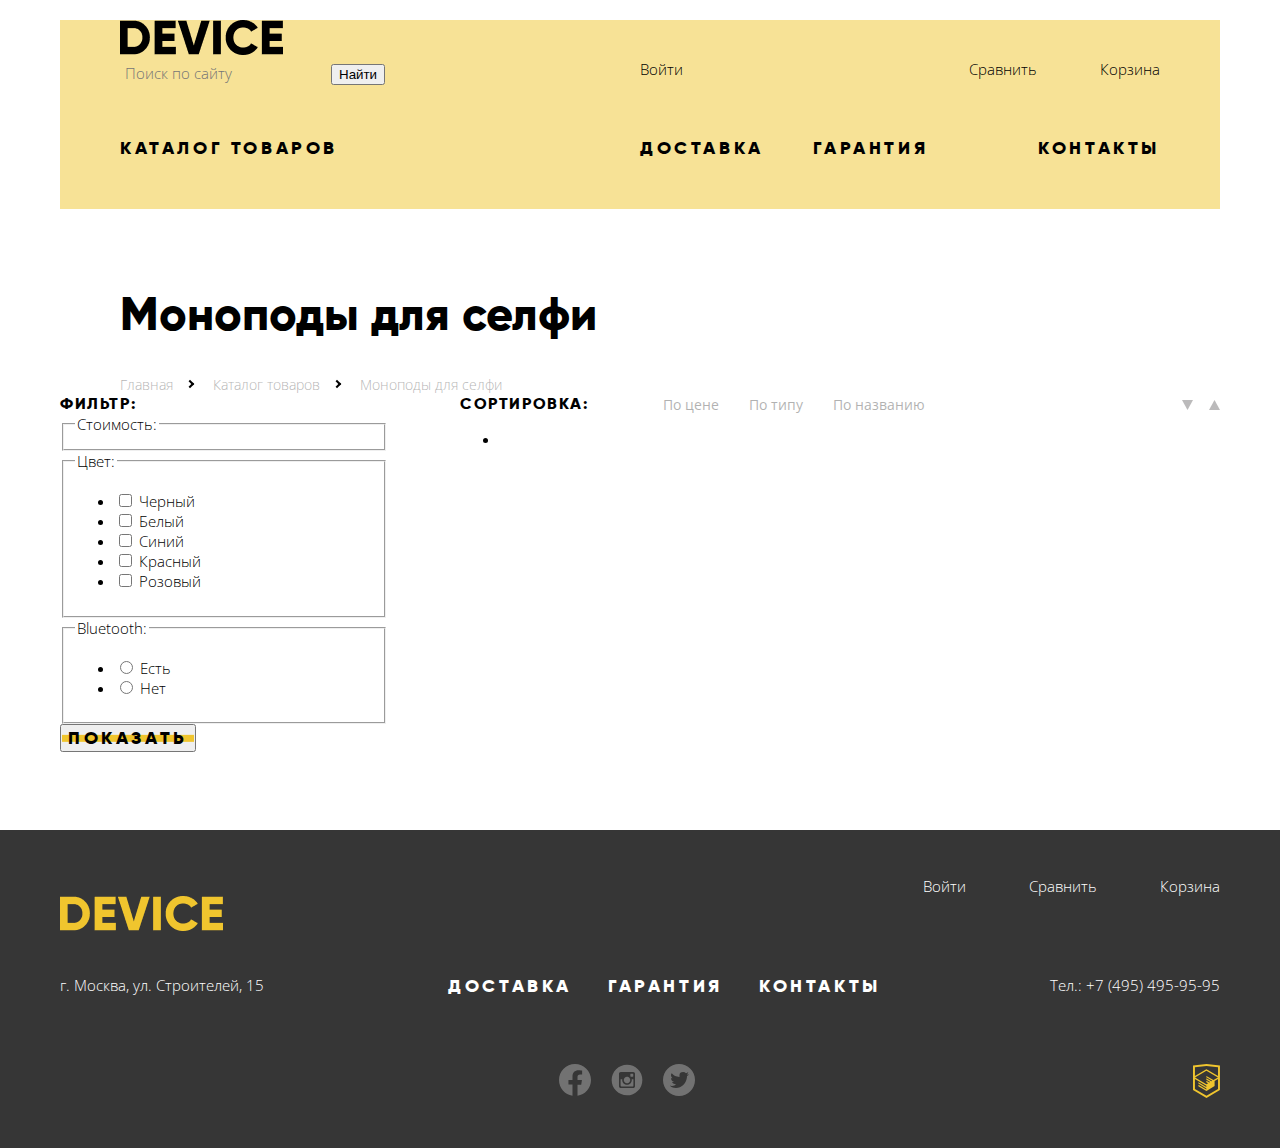
==== catalog.html @ 3113805f "начал разметку каталога" ====
<!DOCTYPE html>
<html class="page" lang="ru">
  <head>
    <meta charset="utf-8">
    <title>HTML Academy: Девайс</title>
    <link href="https://fonts.googleapis.com/css2?family=Open+Sans:wght@300&display=swap" rel="stylesheet">
    <link rel="stylesheet" href="css/normalize.css">
    <link rel="stylesheet" href="css/style.css">
  </head>
  <body class="page-body">
    <div class="wrapper">
      <header class="main-header">
              <div class="wrapper-1040">
                <h1 class="visually-hidden">Интернет магазин Device</h1>
                <a href="index.html" class="logo"><img src="img/logo-device.png" width="163" height="35" alt="Логотип Device"></a>
                <div class="top-nav double-column" >
                  <form class="search-form" action="https://echo.htmlacademy.ru" method="post">
                    <input class="search-input" type="search" placeholder="Поиск по сайту">
                    <button type="submit">Найти</button>
                  </form>
                  <ul class="user-nav">
                    <li class="user-nav-item"><a class="log-in" href="#">Войти</a></li>
                    <li class="user-nav-item"><a class="compare" href="#">Сравнить</a></li>
                    <li class="user-nav-item"><a a class="cart" href="#">Корзина</a></li>
                  </ul>
                </div>
                <nav class="main-nav">
                  <h2 class="visually-hidden">Наши услуги</h2>
                  <ul class="main-nav-list">
                    <li class="main-nav-list-item">
                      <a class="" href="#">Каталог товаров</a>
                        <div class="sub-menu">
                          <ul class="sub-menu-list">
                            <li class="sub-menu-item"><a href="#">Виртуальная реальность</a></li>
                            <li class="sub-menu-item"><a href="#">Моноподы для селфи</a></li>
                            <li class="sub-menu-item"><a href="#">Экшн-камеры</a></li>
                            <li class="sub-menu-item"><a href="#">Фитнес-браслеты</a></li>
                            <li class="sub-menu-item"><a href="#">Умные часы</a></li>
                            <li class="sub-menu-item"><a href="#">Квадрокоптер</a></li>
                          </ul>
                        </div>
                    </li>
                    <li class="main-nav-list-item">
                      <a href="#">Доставка</a>
                    </li>
                    <li class="main-nav-list-item">
                      <a href="#">гарантия</a>
                    </li>
                    <li class="main-nav-list-item">
                      <a href="#">контакты</a>
                    </li>
                  </ul>
                </nav>
              </div>
      </header>
    </div>
    <main class="catalog-main">
        <section class="catalog-product-nav wrapper-1040">
            <h1 class="title-product-name">Моноподы для селфи</h1>
            <ul class="breadcrumbs">
                <li class="breadcrumbs-item">
                    <a class="breadcrumbs-link" href="#">Главная</a>
                </li>
                <li class="breadcrumbs-item">
                    <a class="breadcrumbs-link" href="#">Каталог товаров</a>
                </li>
                <li class="breadcrumbs-item">
                    <a class="breadcrumbs-link" href="#">Моноподы для селфи</a>
                </li>
            </ul>
        </section>

        <section class="catalog wrapper">
            <section class="filter-section">
                <p class="subtitle-filter-form">фильтр:</p>
                <form class="filter-form" method="get" action="https://echo.htmlacademy.ru">
                    <fieldset>
                        <legend>Стоимость:</legend>
            
                    </fieldset> 
                    <fieldset>
                        <legend>Цвет:</legend>
                            <ul class="filter-form-list">
                                <li class="filter-option">
                                    <input class="filter-form-checkbox" type="checkbox" name="black" id="black">
                                    <label for="black">Черный</label>
                                </li>
                                <li class="filter-option">
                                    <input class="filter-form-checkbox" type="checkbox" name="white" id="white">
                                    <label for="white">Белый</label>
                                </li>
                                <li class="filter-option">
                                    <input class="filter-form-checkbox" type="checkbox" name="Blue" id="Blue">
                                    <label for="Blue">Синий</label>
                                </li>
                                <li class="filter-option">
                                    <input class="filter-form-checkbox" type="checkbox" name="red" id="red">
                                    <label for="red">Красный</label>
                                </li>
                                <li class="filter-option">
                                    <input class="filter-form-checkbox" type="checkbox" name="pink" id="pink">
                                    <label for="pink">Розовый</label>
                                </li>
                            </ul>
            
                    </fieldset> 
                    <fieldset>
                        <legend>Bluetooth:</legend>
                        <ul class="filter-form-list">
                            <li class="filter-option">
                                <input class="filter-form-radio" type="radio" name="Bluetooth" value="yes" id="yes">
                                <label  for="yes">Есть</label>
                            </li>
                            <li class="filter-option">
                                <input class="filter-form-radio" type="radio" name="Bluetooth" value="no" id="no">
                                <label  for="yes">Нет</label>
                            </li>
                        </ul>
                    </fieldset>     
                    <button class="btn" type="submit">Показать</button>
                </form>
            </section>
            <section class="product-section">
             <div class="sort-block">
                    <p class="subtitle-catalog-sort">Сортировка:</p>
                    <ul class="catalog-sort">
                      <li class="catalog-sort-item">
                        <a href="" class="btn-sort">По цене</a>
                      </li>
                      <li class="catalog-sort-item">
                        <a href="" class="btn-sort">По типу</a>
                      </li>
                      <li class="catalog-sort-item">
                        <a href="" class="btn-sort">По названию</a>
                      </li>
                      <li class="catalog-sort-item">
                        <a href="" class="btn-sort">
                          <img src="img/icon-down-dir.svg" alt="">
                        </a>
                      </li>
                      <li class="catalog-sort-item">
                        <a href="" class="btn-sort">
                          <img src="img/icon-up-dir.svg" alt=""> 
                        </a>
                      </li>
                    </ul>
                </div>

                <ul class="product-list">
                    <li class="product-items"></li>
                </ul>
            </section>
        </section>
    </main>
    <footer class="main-footer">
      <div class="wrapper">
        <ul class="footer-user-nav">
          <li class="footer-user-nav-item"><a class="log-in" href="#">Войти</a></li>
          <li class="footer-user-nav-item"><a class="compare" href="#">Сравнить</a></li>
          <li class="footer-user-nav-item"><a a class="cart" href="#">Корзина</a></li>
        </ul>
          <a href="#" class="footer-logo">
            <img src="img/footer-logo.png" width="163" height="35" alt="Желтый логотип Device">
          </a>

         <nav class="footer-nav">
            <p class="adress">г. Москва, ул. Строителей, 15</p>

            <ul class="our-servises">
              <li class="our-servises-item">
                <h3 class="subtitle"><a href="#">Доставка</a></h3>
              </li>
              <li class="our-servises-item">
                <h3 class="subtitle"><a href="#">гарантия</a></h3>
              </li>
              <li class="our-servises-item">
                <h3 class="subtitle"><a href="#">контакты</a></h3>
              </li>
            </ul>
            <a class="footer-phone-number" href="tel:+74954959595">Тел.: +7 (495) 495-95-95</a>
         </nav>

         <div class="footer-social">
           <ul class="social-links">
            <li class="social-link-item">
              <a class="social-btn" href="#" aria-label="ссылка на наш fb">
                <svg width="32" height="32" viewBox="0 0 32 32" fill="none" xmlns="http://www.w3.org/2000/svg">
                  <path class="social-icon" d="M31.9973 16C31.9973 7.16267 24.8347 0 15.9987 0C7.16267 0 0 7.16267 0 16C0 23.984 5.85067 30.6027 13.4987 31.8027V20.624H9.43733V15.9987H13.4987V12.4747C13.4987 8.464 15.888 6.24933 19.5413 6.24933C21.292 6.24933 23.1227 6.56133 23.1227 6.56133V10.4987H21.1067C19.12 10.4987 18.5 11.732 18.5 12.9973V16H22.9373L22.228 20.6253H18.5V31.804C26.148 30.604 31.9987 23.9853 31.9987 16H31.9973Z"
                  fill="white"/>
                </svg>
              </a>
            </li>
            <li class="social-link-item">
              <a class="social-btn" href="#" aria-label="ссылка на наш инстанрам">
                <svg width="32" height="32" viewBox="0 0 32 32" fill="none" xmlns="http://www.w3.org/2000/svg">
                  <path class="social-icon" d="M20.7999 16.0001C20.7999 17.2732 20.2942 18.4941 19.3941 19.3943C18.4939 20.2944 17.273 20.8001 15.9999 20.8001C14.7269 20.8001 13.506 20.2944 12.6058 19.3943C11.7057 18.4941 11.1999 17.2732 11.1999 16.0001C11.1999 15.7265 11.2287 15.4593 11.2783 15.2001H9.59995V21.5953C9.59995 22.0401 9.95995 22.4001 10.4047 22.4001H21.5967C21.8099 22.3997 22.0142 22.3147 22.1648 22.1639C22.3154 22.013 22.3999 21.8085 22.3999 21.5953V15.2001H20.7215C20.7711 15.4593 20.7999 15.7265 20.7999 16.0001ZM15.9999 19.2001C16.4203 19.2 16.8365 19.1171 17.2248 18.9562C17.6131 18.7952 17.9659 18.5594 18.263 18.2621C18.5602 17.9648 18.7958 17.6119 18.9566 17.2235C19.1174 16.8351 19.2001 16.4189 19.1999 15.9985C19.1998 15.5782 19.1169 15.162 18.956 14.7737C18.795 14.3854 18.5592 14.0326 18.2619 13.7355C17.9646 13.4383 17.6117 13.2026 17.2233 13.0419C16.8349 12.8811 16.4187 12.7984 15.9983 12.7985C15.1494 12.7987 14.3354 13.1362 13.7353 13.7366C13.1352 14.337 12.7981 15.1512 12.7983 16.0001C12.7986 16.849 13.136 17.6631 13.7364 18.2632C14.3368 18.8633 15.151 19.2004 15.9999 19.2001ZM19.8399 12.6401H21.7583C21.8858 12.6401 22.0081 12.5896 22.0983 12.4996C22.1886 12.4097 22.2395 12.2876 22.2399 12.1601V10.2417C22.2399 10.114 22.1892 9.99151 22.0989 9.90119C22.0086 9.81088 21.8861 9.76014 21.7583 9.76014H19.8399C19.7122 9.76014 19.5897 9.81088 19.4994 9.90119C19.4091 9.99151 19.3583 10.114 19.3583 10.2417V12.1601C19.3599 12.4241 19.5759 12.6401 19.8399 12.6401ZM15.9999 0.640137C11.9262 0.640137 8.01934 2.25842 5.13879 5.13898C2.25823 8.01954 0.639946 11.9264 0.639946 16.0001C0.639946 20.0739 2.25823 23.9807 5.13879 26.8613C8.01934 29.7419 11.9262 31.3601 15.9999 31.3601C18.0171 31.3601 20.0144 30.9628 21.878 30.1909C23.7415 29.419 25.4348 28.2876 26.8611 26.8613C28.2874 25.435 29.4188 23.7417 30.1907 21.8782C30.9626 20.0146 31.3599 18.0172 31.3599 16.0001C31.3599 13.983 30.9626 11.9857 30.1907 10.1221C29.4188 8.25856 28.2874 6.56528 26.8611 5.13898C25.4348 3.71267 23.7415 2.58126 21.878 1.80935C20.0144 1.03743 18.0171 0.640137 15.9999 0.640137ZM23.9999 22.2225C23.9999 23.2001 23.1999 24.0001 22.2223 24.0001H9.77755C8.79995 24.0001 7.99995 23.2001 7.99995 22.2225V9.77774C7.99995 8.80014 8.79995 8.00014 9.77755 8.00014H22.2223C23.1999 8.00014 23.9999 8.80014 23.9999 9.77774V22.2225Z"
                  fill="white"/>
                </svg>
              </a>
            </li>
            <li class="social-link-item">
              <a class="social-btn" href="#">
                <svg width="32" height="32" viewBox="0 0 32 32" fill="none" xmlns="http://www.w3.org/2000/svg">
                  <path class="social-icon" d="M16 32C13.8333 32 11.7604 31.5781 9.78125 30.7344C7.80208 29.8906 6.09896 28.7552 4.67188 27.3281C3.24479 25.901 2.10938 24.1979 1.26562 22.2188C0.421875 20.2396 0 18.1667 0 16C0 13.8333 0.421875 11.7604 1.26562 9.78125C2.10938 7.80208 3.24479 6.09896 4.67188 4.67188C6.09896 3.24479 7.80208 2.10938 9.78125 1.26562C11.7604 0.421875 13.8333 0 16 0C18.1667 0 20.2396 0.421875 22.2188 1.26562C24.1979 2.10938 25.901 3.24479 27.3281 4.67188C28.7552 6.09896 29.8906 7.80208 30.7344 9.78125C31.5781 11.7604 32 13.8333 32 16C32 18.1667 31.5781 20.2396 30.7344 22.2188C29.8906 24.1979 28.7552 25.901 27.3281 27.3281C25.901 28.7552 24.1979 29.8906 22.2188 30.7344C20.2396 31.5781 18.1667 32 16 32ZM25.4062 8C25.2812 8.0625 25.0938 8.17708 24.8438 8.34375L24.2344 8.75L23.6562 9.0625L23 9.28125C22.2292 8.42708 21.2812 8 20.1562 8C17.7188 8 16.5 9.02083 16.5 11.0625V12.9062C13.1458 12.7396 10.5729 11.5104 8.78125 9.21875C8.26042 9.76042 8 10.3542 8 11C8 12.375 8.51042 13.4167 9.53125 14.125C9.40625 14.125 9.22917 14.1354 9 14.1562C8.77083 14.1771 8.58854 14.1771 8.45312 14.1562C8.31771 14.1354 8.16667 14.0833 8 14C8 14.9583 8.25521 15.7552 8.76562 16.3906C9.27604 17.026 9.97917 17.4375 10.875 17.625C10.6667 17.875 10.375 18 10 18C9.66667 18 9.375 17.9062 9.125 17.7188C9.125 18.5312 9.51562 19.1615 10.2969 19.6094C11.0781 20.0573 11.9583 20.2917 12.9375 20.3125C12.5625 20.875 12.0156 21.2969 11.2969 21.5781C10.5781 21.8594 9.8125 22 9 22C8.70833 22 8.30729 21.9271 7.79688 21.7812C7.28646 21.6354 7.02083 21.5625 7 21.5625C7.33333 22.2292 8.01562 22.8021 9.04688 23.2812C10.0781 23.7604 11.3854 24 12.9688 24C14.3646 24 15.6667 23.7552 16.875 23.2656C18.0833 22.776 19.1146 22.125 19.9688 21.3125C20.8229 20.5 21.5573 19.5729 22.1719 18.5312C22.7865 17.4896 23.2448 16.4115 23.5469 15.2969C23.849 14.1823 24 13.0833 24 12C24 11.9583 24.125 11.8698 24.375 11.7344C24.625 11.599 24.9167 11.4167 25.25 11.1875C25.5833 10.9583 25.8333 10.7188 26 10.4688C24.875 10.4688 24.125 10.4896 23.75 10.5312C24.4792 10.0938 25.0312 9.25 25.4062 8Z"
                  fill="white"/>
                </svg>
              </a>
            </li>
          </ul>
            <a class="copyright" href="#">
              <svg width="27" height="34" viewBox="0 0 27 34" fill="none" xmlns="http://www.w3.org/2000/svg">
                <g clip-path="url(#clip0)">
                <path d="M13.62 0.0169551L13.472 0L0 1.40827V26.0042L13.473 34L26.903 26.0311L26.945 26.0062V1.40827L13.62 0.0169551ZM25.019 12.095L13.495 5.31992L13.494 5.21619L13.407 5.26606L13.319 5.21021V5.31892L1.925 12.086V3.13869L13.473 1.92989L25.02 3.13869V12.095H25.019ZM13.405 6.76908L24.923 13.4644L20.444 16.0974L13.351 11.8875L13.337 13.2988L19.241 16.8025L18.381 17.3082L13.351 14.3241L13.337 15.7353L17.164 18.0043L16.382 18.526L13.351 16.7437L13.337 18.1529L15.19 19.2411L13.39 20.3192L2.034 13.586L13.405 6.76908ZM1.925 15.0871L13.336 21.8601L13.352 22.9014L5.41 18.1859L5.395 19.5981L13.374 24.3805L13.392 25.4536L5.419 20.7261L5.406 22.1364L13.427 26.9457L13.473 26.9706L21.616 22.1115L21.605 16.9481L25.02 14.9175V24.9121L13.472 31.7659L1.925 24.9131V15.0871Z" fill="#F0C52E"/>
                </g>
                <defs>
                <clipPath id="clip0">
                <rect width="26.943" height="34" fill="white"/>
                </clipPath>
                </defs>
                </svg>
            </a>
         </div>

      </div>
    </footer>
  </body>
</html>
---- css/style.css ----
@font-face {
  font-family: Gilroy;
  font-weight: normal;
  font-style: normal;
  src: local('Gilroy'),
    url(../fonts/gilroylight.woff),
    url(../fonts/gilroylight.woff2);
  font-display: swap;
}

@font-face {
  font-family: Gilroy;
  font-weight: bold;
  font-style: normal;
  src: local('Gilroy'),
    url(../fonts/gilroyextrabold.woff),
    url(../fonts/gilroyextrabold.woff2);
  font-display: swap;
}

/* Variables */

:root {
  --basic-black: #000000;
  --special-black-opacity-30: rgba(0, 0, 0, 0.3);
  --basic-white: #ffffff;
  --basick-dark: #363636;
  --basic-yellow: #F7E296;
  --special-yellow-dark: #F0C52E;
  --basic-grey: #E5E5E5;
  --custom-font: 'Gilroy', Verdana, sans-serif;
  --main-font: 'Open Sans', Arial, sans-serif;
}

/* Вспомогательные классы  */
.page-body {
  font-family: 'Open Sans', Arial, sans-serif;
  font-style: normal;
  font-weight: 300;
  font-size: 15px;
  line-height: 20px;
  color: var(--basic-black);
  background-color: var(--basic-white);
  margin: 0;
  min-height: 100%;
  display: grid;
  grid-template-rows: min-content 1fr min-content;
  align-content: start;
}

.page {
  height: 100%;
}

img {
  max-width: 100%;
  height: auto;
}

.visually-hidden {
  position: absolute;
  width: 1px;
  height: 1px;
  margin: -1px;
  border: 0;
  padding: 0;
  white-space: nowrap;
  clip-path: inset(100%);
  clip: rect(0 0 0 0);
  overflow: hidden;
}

.wrapper {
  width: 1160px;
  padding: 0 20px;
  margin: 0 auto;
}

.wrapper-1040{
  width: 1040px;
  margin: 0 auto;
}

.double-column {
  display: grid;
  grid-template-columns: repeat(2, 50%);
}

.btn {
  display: inline-flex;
  font-family: 'Gilroy', Verdana, sans-serif;
  font-style: normal;
  font-weight: 800;
  font-size: 18px;
  line-height: 22px;
  letter-spacing: 0.2em;
  text-transform: uppercase;
  color: var(--basic-black);
  display: inline-block;
  text-align: center;
  position: relative;
  z-index: 1;
}
.promo .btn{
  padding: 9px 43px;
}
.services-describe .btn{
  width: 100%;
  padding: 9px 0;
}

.btn::before{
  content: "";
  display: block;
  position: absolute;
  width: 100%;
  height: 0.35em;
  left: 0;
  top:50%;
  transform: translateY(-50%);
  background-color: var(--special-yellow-dark);
  z-index: -1;
  transition: height 0.3s ease;;
}

.btn:hover::before,
.btn:focus::before{
  height: 100%;
}

.btn:active{
  color: var(--special-black-opacity-30);
}

a:not([href^="http://"]):not([href^="https://"]) {
  text-decoration: none;

}

/* header */
.logo:hover,
.logo:focus{
  opacity: 0.6;
}

.logo:active{
  opacity: 0.3;
}
.main-header{
  padding-top: 20px;
  padding-bottom: 50px;
  background: linear-gradient(to bottom,
  var(--basic-white) 20px, var(--basic-yellow) 20px 100%);
}

/* top-nav */
.search-input {
  border: none;
  background-color: transparent;
  padding: 4px 5px;
  font: inherit;
  line-height: 20.43px;
}

.user-nav {
  list-style: none;
  padding: 0;
  margin: 0;
  display: flex;
  flex-wrap: wrap;
}

.user-nav a {
  font: inherit;
  color: inherit;
}


.user-nav-item:not(:last-child) {
  margin-right: 63px;
}

.user-nav-item:nth-child(2) {
  margin-left: auto;
}

.user-nav-item:hover,
.user-nav-item:focus{
  opacity: 0.6;
}
.user-nav-item:active{
  opacity: 0.3;
}
/* header main nav*/
.top-nav {
  margin-bottom: 50px;
}

.subtitle,
.main-nav-list-item {
  font-family: 'Gilroy', Verdana, sans-serif;
  font-style: normal;
  font-weight: bold;
  font-size: 18px;
  line-height: 22px;
  letter-spacing: 0.2em;
  text-transform: uppercase;
  margin: 0;
}

.main-nav a,
.popular-products-list a{
  color: inherit;
}

.main-nav-list-item a:hover,
.main-nav-list-item a:focus{
  opacity: 0.6;
}

.main-nav-list-item a:active{
  opacity: 0.3;
}
.main-nav-list{
  padding: 0;
  margin: 0;
  list-style: none;
  display: grid;
  grid-template-columns: 50% repeat(3,1fr);
  position: relative;
}

.main-nav-list-item:nth-child(4n+4){
  margin-left: auto;
}

 .main-nav-list-item a:hover + .sub-menu,
 .sub-menu:hover{
  display: block;
 }


.sub-menu {
  font-family: 'Open Sans', Arial, sans-serif;
  font-style: normal;
  font-weight: 300;
  font-size: 15px;
  line-height: 20px;
  letter-spacing: normal;
  text-transform: none;
  width:  100%;
  background-color: var(--basic-yellow);
  padding-top: 20px;
  padding-bottom: 40px;
  display: none;
  position: absolute;
  top: 17px;
  left: 0;
  z-index: 2;
}


.sub-menu-list{
  display: grid;
  grid-template-rows: repeat(3,auto);
  grid-auto-columns: max-content;
  grid-auto-flow: column;
  gap: 20px 60px;
  list-style: none;
  padding: 0;
  margin: 0;
}

.sub-menu-item:last-child{
  grid-column: 3/4;
}

.header-product-menu .header-product-sub-menu {
  padding: 0;
  margin: 0;
  list-style: none;
}

.header-product-menu {
  display: flex;
  justify-content: space-between;
}

.index-main{
  padding-bottom: 86px;
}
/* promo*/
.promo {
  background: linear-gradient(to bottom,
  var(--basic-yellow) 22%, var(--basic-white) 22% 100%);
  margin-bottom: 76px;
}

.promo-title {
  font-family: 'Gilroy', Verdana, sans-serif;
  font-style: normal;
  font-weight: 800;
  font-size: 47px;
  line-height: 58px;
  margin: 0;
  margin-bottom: 30px;
}

.promo-describe {
  margin: 0;
  margin-bottom: 60px;
}

.promo-text .btn {
  margin-bottom: 60px;
}

.promo-specifications-table {
  width: 100%;
  border: none;
}

.promo-specifications-table th,
.promo-specifications-table td {
  font-family: 'Gilroy', Verdana, sans-serif;
  font-style: normal;
  font-weight: 300;
  font-size: 36px;
  line-height: 42px;
  letter-spacing: 0.1em;
  color: var(--basic-black);
  text-align: left;
}

.promo-specifications-table td {
  font-size: 13px;
  line-height: 15px;
}

.promo-text{
  position: relative;
  padding-top: 79px;
}

.promo-text-slider-1::after{
  content: "01";
  position: absolute;
  font-family: 'Gilroy', Verdana, sans-serif;
  font-style: normal;
  font-weight: 800;
  font-size: 179px;
  line-height: 159px;
  text-transform: uppercase;
  color: var(--basic-white);
  direction: rtl;
  position: absolute;
  right: 0;
  top: 0;
}

.promo-text::before{
  content: "";
  position: absolute;
  top: 0;
  left: 0;
  width: 80px;
  height: 7px;
  background-color: var(--basic-white);
}

/* popular-products*/
.popular-products {
  margin-bottom: 50px;
}

.popular-products-list {
  padding: 0;
  margin: 0;
  list-style: none;
  display: grid;
  grid-template-columns: repeat(6, 1fr);
  gap: 40px;
}
.popular-products-item:hover .popular-products-logo{
  background-color: var(--special-yellow-dark);
}

.popular-products-item:active .popular-products-logo img{
  opacity: 0.3;
}
.popular-products-item:active .popular-products-title{
  opacity: 0.3;
}

.popular-products-logo {
  min-width: 160px;
  min-height: 160px;
  display: flex;
  justify-content: center;
  align-items: center;
  background-color: var(--basic-yellow);
  margin-bottom: 38px;
}

.popular-products-title {
  font-family: 'Gilroy', Verdana, sans-serif;
  font-weight: 800;
  font-size: 18px;
  line-height: 22px;
  letter-spacing: 0.05em;
  margin: 0;
}


/*services*/
.services-section {
  background: linear-gradient(to bottom,
  var(--basic-white) 29%,
  var(--basic-grey) 29% 100%);
  padding-bottom: 20px;
}

.services-describe {
  display: grid;
  grid-template-columns: 277px 1fr;
  grid-template-rows: minmax(320px, auto);
  column-gap: 116px;
  margin: 0;
}

.name-of-service {
  padding: 0;
  margin: 0;
  list-style: none;
  grid-column-start: 1;
  grid-column-end: 2;
  border-right: 7px solid var(--basic-black);
  display: flex;
  flex-direction: column;
  justify-content: center;
}
.name-of-service-item{
  width: 160px;
}

.service {
  grid-column-start: 2;
  grid-column-end: 3;
  grid-row-start: 1;
  grid-row-end: 2;
  padding: 0;
  margin: 0;
  display: none;
  position: relative;
}

.service.current-service{
  display: flex;
  flex-direction: column;
  justify-content: center;
}
.service::before {
  position: absolute;
  content: "";
  background-color: transparent;
  background-repeat: no-repeat;
  background-position: center;
  min-width: 136px;
  min-height: 164px;
}

.service.delivery:before {
  top: center;
  right: 0;
  background-image: url(../img/delivery.svg);
}

.services-describe-title {
  font-family: 'Gilroy', Verdana, sans-serif;
  font-style: normal;
  font-weight: 800;
  font-size: 47px;
  line-height: 58px;
  letter-spacing: 0.2em;
  color: var(--basic-black);
  margin: 0;
  margin-bottom: 40px;
}

.services-describe-title+p {
  line-height: 30px;
  letter-spacing: 0.1em;
  margin: 0;
  width: 500px;
}

/*ourbrands*/
.logo-our-brands {
  margin-bottom: 90px;
}

.our-brands-list {
  margin: 0;
  padding: 0;
  list-style: 0;
  display: grid;
  grid-template-columns: repeat(4, 1fr);
}

.our-brands-item {
  width: 260px;
  display: flex;
  justify-content: center;
  align-items: center;
}

.our-brands-item img {
  filter: opacity(0.3) grayscale(75%);
}

.our-brands-item:hover img {
  filter: none;
}

/*company-info*/
.about-us-title,
.our-contacts-title {
  font-family: 'Gilroy', Verdana, sans-serif;
  font-style: normal;
  font-weight: 800;
  font-size: 47px;
  line-height: 58px;
  letter-spacing: 0.2em;
  color: var(--basic-black);
  margin: 0;
  margin-bottom: 50px;
}

.our-contacts-text,
.about-us-text{
  line-height: 28px;
  margin: 0;
  margin-bottom: 40px;
}

.about-us-text:last-child{
  margin-bottom: 60px;
}

.logistic-company-list{
  list-style: none;
  margin: 0;
  padding: 0;
  font-family: 'Gilroy', Verdana, sans-serif;
  font-weight: 800;
  font-size: 16px;
  line-height: 28px;
}
.logistic-company-item{
  position: relative;
  padding-left: 32px;
  margin-bottom: 21px;
}

.logistic-company-item::before{
  content: "";
  position: absolute;
  top: 50%;
  left: 0;
  transform: translateY(-50%);
  width: 6px;
  height: 6px;
  border: 2px solid var(--basic-grey);
  border-radius: 50%;
}
.logistic-company-item:last-child{
  margin-bottom: 0;
}

.about-us,
.our-contacts{
  display: flex;
  flex-direction: column;
  align-items: flex-start;
  position: relative;
  min-height: 560px;
  padding-top: 50px;

}

.about-us .btn,
.our-contacts .btn{
  margin-top: auto;
  margin-bottom: 5px;
  padding: 9px 18px 9px 24px;
}

.about-us::before,
.our-contacts::before{
  content: "";
  position: absolute;
  top: 0;
  left: 0;
  width: 80px;
  height: 7px;
  background-color: var(--basic-black);
}





/*footer*/
.main-footer{
  padding: 46px 0;
}
.main-footer{
  background-color: var(--basick-dark);
  color:  var(--basic-white);
}

.main-footer .subtitle{
  color: var(--basic-white);
}

.main-footer a{
  color: inherit;
  font: inherit;
}
.footer-user-nav{
  padding: 0;
  margin: 0;
  list-style: none;
  display: flex;
  justify-content: flex-end;
}

 .footer-user-nav-item:not(:last-child){
  margin-right: 63px;
}
.footer-logo{
  display: inline-block;
  margin-bottom: 40px;
}

.footer-nav{
  display: flex;
  justify-content: space-between;
  margin-bottom: 67px;
}
.adress{
  margin: 0;
  margin-right: 15px;
}

.our-servises{
  padding: 0;
  margin: 0;
  list-style: none;
  display: flex;
  flex-wrap: wrap;
  max-width: 700px;
}

.our-servises-item:not(:last-child){
  margin-right: 36px;
}

.footer-social{
  display: flex;
  justify-content: flex-end;
}

.social-links{
  margin: 0 auto;
  padding: 0;
  list-style: none;
  display: flex;
}

.social-link-item:not(:last-child){
  margin-right: 20px;
}

.social-btn {
  display: inline-block;
  width: 32px;
  height: 32px;
  border-radius: 50%;
}

.social-icon{
  fill-opacity: 0.3;
}

.social-btn:hover .social-icon{
  fill-opacity: 0.6;
}

.social-btn:active .social-icon{
  fill-opacity: 0.1;
}


/*catalog*/
.catalog-main{ 
  padding: 44px 0 78px 0;
}

.title-product-name{
  font-family: var(--custom-font);
  font-style: normal;
  font-weight: 800;
  font-size: 47px;
  line-height: 58px;
  color:var(--basic-black);
}

.breadcrumbs{
  margin: 0;
  padding: 0;
  list-style: none;
  display: flex;
}

.breadcrumbs .breadcrumbs-item:not(:last-child){
  position: relative;
  margin-right: 40px;
}

.breadcrumbs .breadcrumbs-item:not(:last-child)::before{
  content: "";
  position: absolute;
  top: 50%;
  right: -20px;
  width: 4px;
  height: 4px;
  border-top: 2px solid var(--basic-black);
  border-right: 2px solid var(--basic-black);
  transform: translateY(-50%) rotate(45deg);
}
 .breadcrumbs-link{
    font-family: var(--main-font);
    font-weight: 300;
    font-size: 14px;
    line-height: 19px;  
    color: var(--basic-black);
    opacity: 0.3;
 }

 .breadcrumbs-link:hover{
   opacity: 0.6;
 }
 
 .breadcrumbs-link:active{
  opacity: 0.1;
}

.catalog{
  display: grid;
  grid-template-columns: 328px 1fr;
  column-gap: 72px;
}

.sort-block{
  display: flex;
  flex-wrap: wrap;
}

.subtitle-catalog-sort,
.subtitle-filter-form{
  margin:0;
  font-family: var(--custom-font);
  font-weight: 800;
  font-size: 16px;
  line-height: 20px;
  letter-spacing: 0.1em;
  text-transform: uppercase;
  color: var(--basic-black)
}

.subtitle-catalog-sort{
  margin-right: 74px;
}
.catalog-sort{
  margin: 0;
  padding: 0;
  list-style: none;
  display: flex;
  flex-wrap: wrap;
  flex-grow: 1;
}

.catalog-sort-item:not(:last-child):not(:nth-last-child(2)){
  margin-right: 30px;
}

.catalog-sort-item:nth-last-child(2){
  margin: 0 16px 0 auto;
}

.catalog-sort-item a{
  font-family: var(--main-font);
  font-weight: normal;
  font-size: 14px;
  line-height: 19px;
  color: var(--basic-black);
  opacity: 0.3;
}
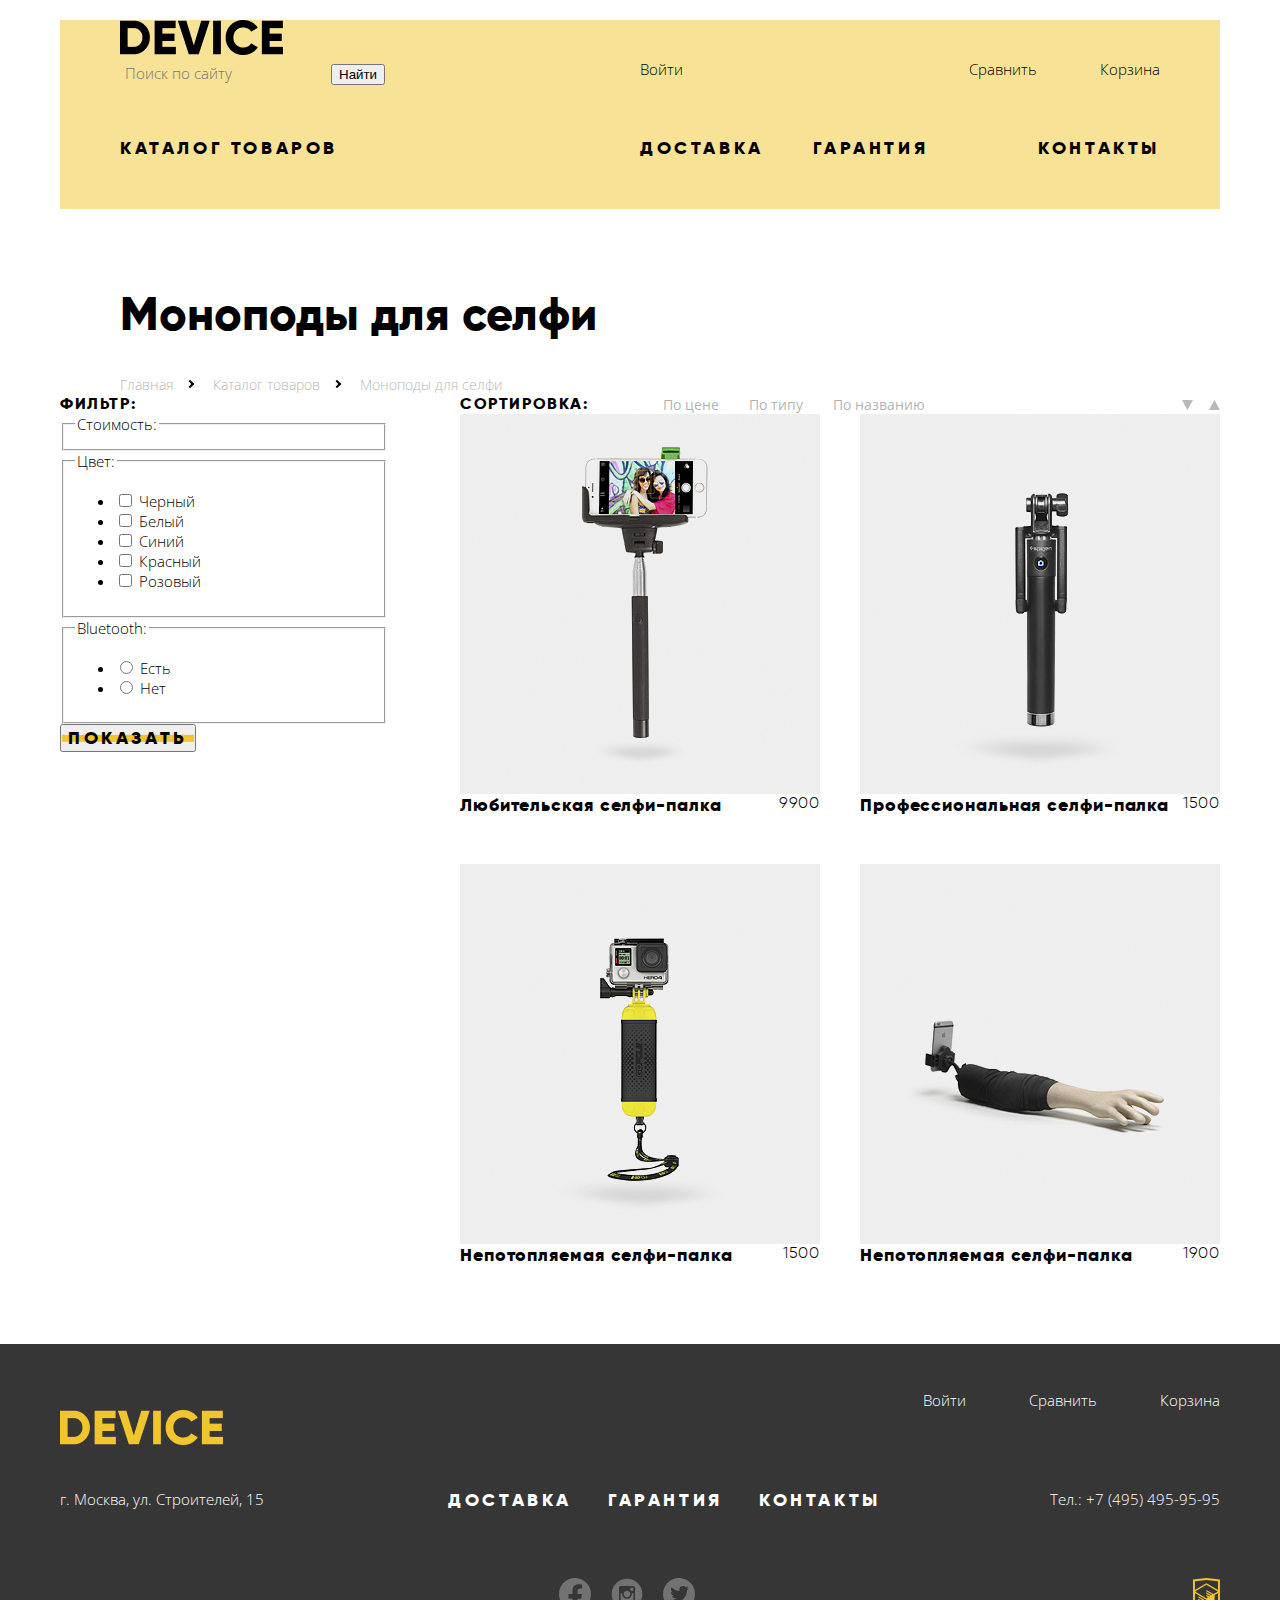
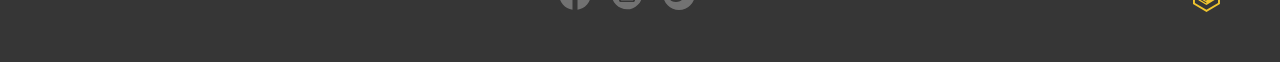
==== commit 7649bffe: "Началразметку карточек товара" ====
--- a/catalog.html
+++ b/catalog.html
@@ -147,7 +147,59 @@
                 </div>
 
                 <ul class="product-list">
-                    <li class="product-items"></li>
+                    <li class="product-items" tabindex="0">
+                      <div class="product-logo">
+                        <img src="img/monopod-1.jpg"  width="360" height="380" alt="карточка товара Монопод">
+                        <div class="product-logo-buttons">
+                          <a href="#" class="btn">В корзину</a>
+                          <button type="button" class="add-to-campre">Добавить к сравнению</button>
+                        </div>
+                      </div>
+                      <div class="product-info">
+                        <p class="product-name">Любительская селфи-палка</p>
+                        <span class="price">9900</span>
+                      </div>
+                    </li>
+                    <li class="product-items" tabindex="0">
+                      <div class="product-logo">
+                        <img src="img/monopod-2.png"  width="360" height="380" alt="карточка товара Монопод">
+                        <div class="product-logo-buttons">
+                          <a href="#" class="btn">В корзину</a>
+                          <button type="button" class="add-to-campre">Добавить к сравнению</button>
+                        </div>
+                      </div>
+                      <div class="product-info">
+                        <p class="product-name">Профессиональная 
+                          селфи-палка </p>
+                        <span class="price">1500</span>
+                      </div>
+                    </li>
+                    <li class="product-items" tabindex="0">
+                      <div class="product-logo">
+                        <img src="img/monopod-3.png"  width="360" height="380" alt="карточка товара Монопод">
+                        <div class="product-logo-buttons">
+                          <a href="#" class="btn">В корзину</a>
+                          <button type="button" class="add-to-campre">Добавить к сравнению</button>
+                        </div>
+                      </div>
+                      <div class="product-info">
+                        <p class="product-name">Непотопляемая селфи-палка</p>
+                        <span class="price">1500</span>
+                      </div>
+                    </li>
+                    <li class="product-items" tabindex="0">
+                      <div class="product-logo">
+                        <img src="img/monopod-4.png"  width="360" height="380" alt="карточка товара Монопод">
+                        <div class="product-logo-buttons">
+                          <a href="#" class="btn">В корзину</a>
+                          <button type="button" class="add-to-campre">Добавить к сравнению</button>
+                        </div>
+                      </div>
+                      <div class="product-info">
+                        <p class="product-name">Непотопляемая селфи-палка</p>
+                        <span class="price">1900</span>
+                      </div>
+                    </li>
                 </ul>
             </section>
         </section>
--- a/css/style.css
+++ b/css/style.css
@@ -28,8 +28,10 @@
   --basic-yellow: #F7E296;
   --special-yellow-dark: #F0C52E;
   --basic-grey: #E5E5E5;
+  --gray-opacity-70:  rgb(238, 238, 238, 0.7);
   --custom-font: 'Gilroy', Verdana, sans-serif;
   --main-font: 'Open Sans', Arial, sans-serif;
+
 }
 
 /* Вспомогательные классы  */
@@ -807,4 +809,82 @@
   color: var(--basic-black);
   opacity: 0.3;
 }
-  +  
+.product-list{
+  padding: 0; 
+  margin: 0;
+  list-style: none;
+  display: grid;
+  grid-template-columns: 360px 360px;
+  gap: 48px 40px;
+}
+
+.product-logo{
+  width: 360px;
+  height: 380px;
+  position: relative;
+}
+
+.product-logo-buttons{
+  position: absolute;
+  top: 0;
+  left: 0;
+  background-color: var(--gray-opacity-70);
+  width: 100%;
+  height: 100%;
+  display: none;
+  flex-direction: column;
+  justify-content: center;
+  align-items: center;
+}
+.product-logo-buttons .add-to-campre{
+  background-color: transparent;
+  border: none;
+  font-family: var(--main-font);
+  font-weight: 300;
+  font-size: 13px;
+  line-height: 18px;
+  letter-spacing: 0.1em;  
+  color: var(--basic-black);
+  opacity: 0.5;
+}
+.product-logo-buttons .add-to-campre:hover,{
+  opacity: 1;
+}
+
+.product-logo-buttons .add-to-campre:active{
+  opacity: 0.2;
+}
+
+.product-items:hover .product-logo-buttons,
+.product-items:focus-within .product-logo-buttons{
+  display: flex;
+}
+
+.product-logo img{
+  object-fit: contain;
+}
+
+.product-info{
+  display: grid;
+  grid-template-columns: 1fr max-content;
+}
+
+.product-name{
+  font-family: var(--custom-font);
+  font-weight: 800;
+  font-size: 18px;
+  line-height: 22px;
+  letter-spacing: 0.05em;
+  color: var(--basic-black);
+  margin: 0;
+}
+.price{
+  display: inline-block;
+  font-family: var(--custom-font);
+  font-weight: 300;
+  font-size: 16px;
+  line-height: 18px;
+  letter-spacing: 0.05em;
+  color: var(--basic-black);
+}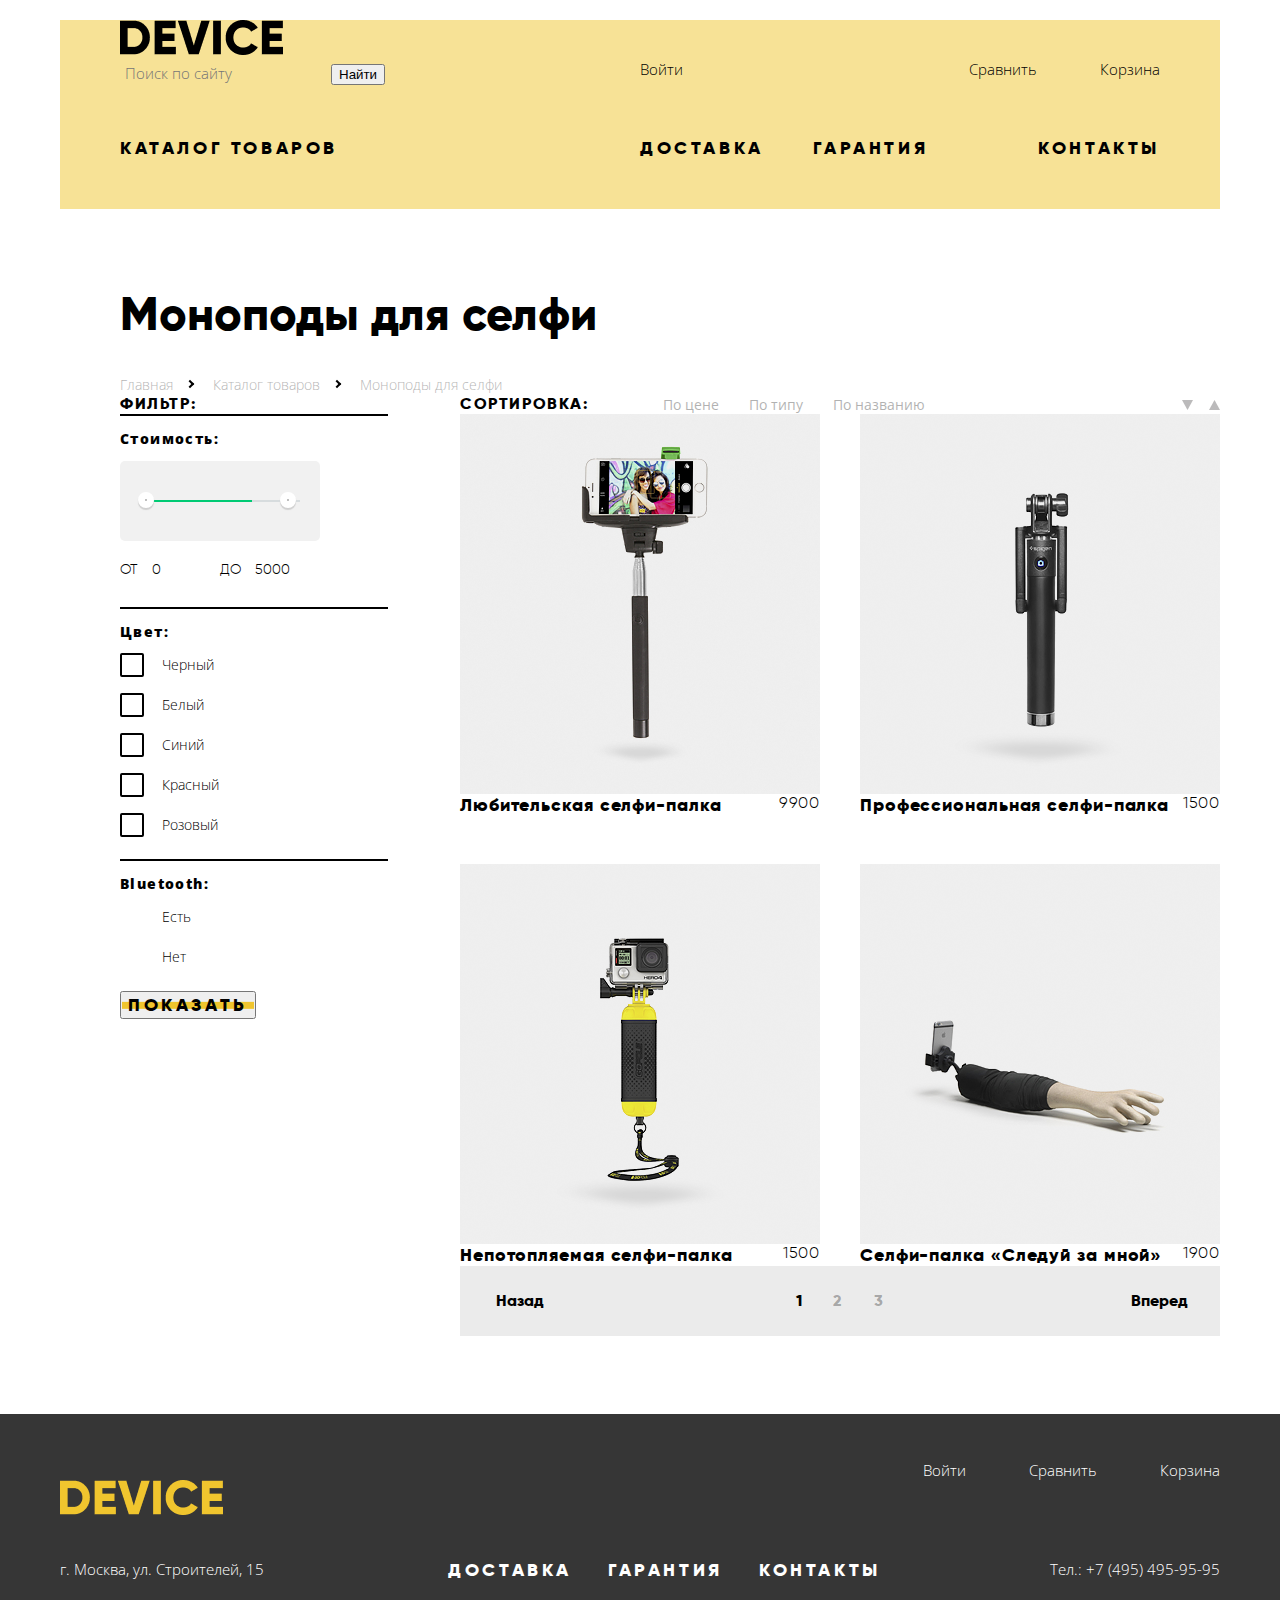
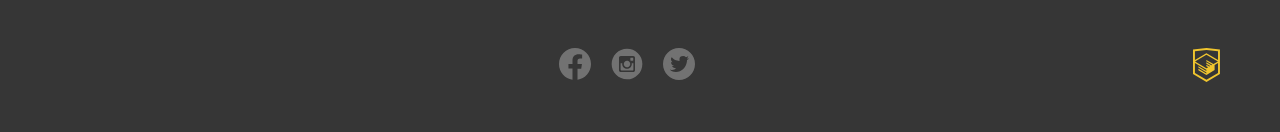
==== commit f56ebade: "Начал фильтр" ====
--- a/catalog.html
+++ b/catalog.html
@@ -1,279 +1,315 @@
 <!DOCTYPE html>
 <html class="page" lang="ru">
-  <head>
-    <meta charset="utf-8">
-    <title>HTML Academy: Девайс</title>
-    <link href="https://fonts.googleapis.com/css2?family=Open+Sans:wght@300&display=swap" rel="stylesheet">
-    <link rel="stylesheet" href="css/normalize.css">
-    <link rel="stylesheet" href="css/style.css">
-  </head>
-  <body class="page-body">
+
+<head>
+  <meta charset="utf-8">
+  <title>HTML Academy: Девайс</title>
+  <link href="https://fonts.googleapis.com/css2?family=Open+Sans:wght@300&display=swap" rel="stylesheet">
+  <link rel="stylesheet" href="css/normalize.css">
+  <link rel="stylesheet" href="css/style.css">
+</head>
+
+<body class="page-body">
+  <div class="wrapper">
+    <header class="main-header">
+      <div class="wrapper-1040">
+        <h1 class="visually-hidden">Интернет магазин Device</h1>
+        <a class="logo" href="index.html"><img src="img/logo-device.png" width="163" height="35"
+            alt="Логотип Device"></a>
+        <div class="top-nav double-column">
+          <form class="search-form" action="https://echo.htmlacademy.ru" method="post">
+            <input class="search-input" type="search" placeholder="Поиск по сайту">
+            <button type="submit">Найти</button>
+          </form>
+          <ul class="user-nav">
+            <li class="user-nav-item"><a class="log-in" href="#">Войти</a></li>
+            <li class="user-nav-item"><a class="compare" href="#">Сравнить</a></li>
+            <li class="user-nav-item"><a a class="cart" href="#">Корзина</a></li>
+          </ul>
+        </div>
+        <nav class="main-nav">
+          <h2 class="visually-hidden">Наши услуги</h2>
+          <ul class="main-nav-list">
+            <li class="main-nav-list-item">
+              <a class="" href="catalog.html">Каталог товаров</a>
+              <ul class="sub-menu-list">
+                <li class="sub-menu-item"><a href="#">Виртуальная реальность</a></li>
+                <li class="sub-menu-item"><a href="catalog.html">Моноподы для селфи</a></li>
+                <li class="sub-menu-item"><a href="#">Экшн-камеры</a></li>
+                <li class="sub-menu-item"><a href="#">Фитнес-браслеты</a></li>
+                <li class="sub-menu-item"><a href="#">Умные часы</a></li>
+                <li class="sub-menu-item"><a href="#">Квадрокоптер</a></li>
+              </ul>
+            </li>
+            <li class="main-nav-list-item">
+              <a href="#">Доставка</a>
+            </li>
+            <li class="main-nav-list-item">
+              <a href="#">гарантия</a>
+            </li>
+            <li class="main-nav-list-item">
+              <a href="#">контакты</a>
+            </li>
+          </ul>
+        </nav>
+      </div>
+    </header>
+  </div>
+  <main class="catalog-main">
+    <section class="catalog-product-nav wrapper-1040">
+      <h1 class="title-product-name">Моноподы для селфи</h1>
+      <ul class="breadcrumbs">
+        <li class="breadcrumbs-item">
+          <a class="breadcrumbs-link" href="#">Главная</a>
+        </li>
+        <li class="breadcrumbs-item">
+          <a class="breadcrumbs-link" href="#">Каталог товаров</a>
+        </li>
+        <li class="breadcrumbs-item">
+          <a class="breadcrumbs-link" href="#">Моноподы для селфи</a>
+        </li>
+      </ul>
+    </section>
+
+    <section class="catalog wrapper">
+      <section class="filter-section">
+        <p class="subtitle-filter-form">фильтр:</p>
+        <form class="filter-form" method="get" action="https://echo.htmlacademy.ru">
+          <fieldset class="price-range">
+            <legend class="">Стоимость:</legend>
+            <div class="range-filter">
+              <div class="range-controls">
+                <div class="scale">
+                  <div class="bar"></div>
+                </div>
+                <button type="button" class="toggle toggle-min"
+                  aria-label="Вы выбираете минимальную цену для фильтра"></button>
+                <button type="button" class="toggle toggle-max"
+                  aria-label="Вы выбираете максимальную цену для фильтра"></button>
+              </div>
+            </div>
+            <div class="price-controls">
+              <label class="min-price">
+                от <input type="number" name="min-price" value="0">
+              </label>
+              <label class="max-price">
+                до <input type="number" name="max-price" value="5000">
+              </label>
+            </div>
+          </fieldset>
+
+          </fieldset>
+          <fieldset>
+            <legend>Цвет:</legend>
+            <ul class="filter-form-list">
+              <li class="filter-option">
+                <input class="filter-form-checkbox visually-hidden" type="checkbox" name="black" id="black">
+                <label for="black">Черный</label>
+              </li>
+              <li class="filter-option">
+                <input class="filter-form-checkbox visually-hidden" type="checkbox" name="white" id="white">
+                <label for="white">Белый</label>
+              </li>
+              <li class="filter-option">
+                <input class="filter-form-checkbox visually-hidden" type="checkbox" name="Blue" id="Blue">
+                <label for="Blue">Синий</label>
+              </li>
+              <li class="filter-option">
+                <input class="filter-form-checkbox visually-hidden" type="checkbox" name="red" id="red">
+                <label for="red">Красный</label>
+              </li>
+              <li class="filter-option">
+                <input class="filter-form-checkbox visually-hidden" type="checkbox" name="pink" id="pink">
+                <label for="pink">Розовый</label>
+              </li>
+            </ul>
+
+          </fieldset>
+          <fieldset>
+            <legend>Bluetooth:</legend>
+            <ul class="filter-form-list">
+              <li class="filter-option">
+                <input class="filter-form-radio visually-hidden" type="radio" name="Bluetooth" value="yes" id="yes">
+                <label for="yes">Есть</label>
+              </li>
+              <li class="filter-option">
+                <input class="filter-form-radio visually-hidden" type="radio" name="Bluetooth" value="no" id="no">
+                <label for="yes">Нет</label>
+              </li>
+            </ul>
+          </fieldset>
+          <button class="btn" type="submit">Показать</button>
+        </form>
+      </section>
+      <section class="product-section">
+        <div class="sort-block">
+          <p class="subtitle-catalog-sort">Сортировка:</p>
+          <ul class="catalog-sort">
+            <li class="catalog-sort-item">
+              <a href="" class="btn-sort">По цене</a>
+            </li>
+            <li class="catalog-sort-item">
+              <a href="" class="btn-sort">По типу</a>
+            </li>
+            <li class="catalog-sort-item">
+              <a href="" class="btn-sort">По названию</a>
+            </li>
+            <li class="catalog-sort-item">
+              <a href="" class="btn-sort">
+                <img src="img/icon-down-dir.svg" alt="">
+              </a>
+            </li>
+            <li class="catalog-sort-item">
+              <a href="" class="btn-sort">
+                <img src="img/icon-up-dir.svg" alt="">
+              </a>
+            </li>
+          </ul>
+        </div>
+
+        <ul class="product-list">
+          <li class="product-items" tabindex="0">
+            <div class="product-logo">
+              <img src="img/monopod-1.jpg" width="360" height="380" alt="карточка товара Монопод">
+              <div class="product-logo-buttons">
+                <a href="#" class="btn">В корзину</a>
+                <button type="button" class="add-to-campre">Добавить к сравнению</button>
+              </div>
+            </div>
+            <div class="product-info">
+              <p class="product-name">Любительская селфи-палка</p>
+              <span class="price">9900</span>
+            </div>
+          </li>
+          <li class="product-items" tabindex="0">
+            <div class="product-logo">
+              <img src="img/monopod-2.png" width="360" height="380" alt="карточка товара Монопод">
+              <div class="product-logo-buttons">
+                <a href="#" class="btn">В корзину</a>
+                <button type="button" class="add-to-campre">Добавить к сравнению</button>
+              </div>
+            </div>
+            <div class="product-info">
+              <p class="product-name">Профессиональная
+                селфи-палка </p>
+              <span class="price">1500</span>
+            </div>
+          </li>
+          <li class="product-items" tabindex="0">
+            <div class="product-logo">
+              <img src="img/monopod-3.png" width="360" height="380" alt="карточка товара Монопод">
+              <div class="product-logo-buttons">
+                <a href="#" class="btn">В корзину</a>
+                <button type="button" class="add-to-campre">Добавить к сравнению</button>
+              </div>
+            </div>
+            <div class="product-info">
+              <p class="product-name">Непотопляемая селфи-палка</p>
+              <span class="price">1500</span>
+            </div>
+          </li>
+          <li class="product-items" tabindex="0">
+            <div class="product-logo">
+              <img src="img/monopod-4.png" width="360" height="380" alt="карточка товара Монопод">
+              <div class="product-logo-buttons">
+                <a href="#" class="btn">В корзину</a>
+                <button type="button" class="add-to-campre">Добавить к сравнению</button>
+              </div>
+            </div>
+            <div class="product-info">
+              <p class="product-name">Селфи-палка «Следуй за мной»</p>
+              <span class="price">1900</span>
+            </div>
+          </li>
+        </ul>
+        <div class="pagination">
+          <button class="pagination-btn pagination-btn-back">Назад</button>
+          <ul class="pagination-number-of-page">
+            <li class="pagination-number-item current-page"><a href="#">1</a></li>
+            <li class="pagination-number-item"><a href="#">2</a></li>
+            <li class="pagination-number-item"><a href="#">3</a></li>
+          </ul>
+          <button class="pagination-btn pagination-btn-back">Вперед</button>
+        </div>
+      </section>
+    </section>
+  </main>
+  <footer class="main-footer">
     <div class="wrapper">
-      <header class="main-header">
-              <div class="wrapper-1040">
-                <h1 class="visually-hidden">Интернет магазин Device</h1>
-                <a href="index.html" class="logo"><img src="img/logo-device.png" width="163" height="35" alt="Логотип Device"></a>
-                <div class="top-nav double-column" >
-                  <form class="search-form" action="https://echo.htmlacademy.ru" method="post">
-                    <input class="search-input" type="search" placeholder="Поиск по сайту">
-                    <button type="submit">Найти</button>
-                  </form>
-                  <ul class="user-nav">
-                    <li class="user-nav-item"><a class="log-in" href="#">Войти</a></li>
-                    <li class="user-nav-item"><a class="compare" href="#">Сравнить</a></li>
-                    <li class="user-nav-item"><a a class="cart" href="#">Корзина</a></li>
-                  </ul>
-                </div>
-                <nav class="main-nav">
-                  <h2 class="visually-hidden">Наши услуги</h2>
-                  <ul class="main-nav-list">
-                    <li class="main-nav-list-item">
-                      <a class="" href="#">Каталог товаров</a>
-                        <div class="sub-menu">
-                          <ul class="sub-menu-list">
-                            <li class="sub-menu-item"><a href="#">Виртуальная реальность</a></li>
-                            <li class="sub-menu-item"><a href="#">Моноподы для селфи</a></li>
-                            <li class="sub-menu-item"><a href="#">Экшн-камеры</a></li>
-                            <li class="sub-menu-item"><a href="#">Фитнес-браслеты</a></li>
-                            <li class="sub-menu-item"><a href="#">Умные часы</a></li>
-                            <li class="sub-menu-item"><a href="#">Квадрокоптер</a></li>
-                          </ul>
-                        </div>
-                    </li>
-                    <li class="main-nav-list-item">
-                      <a href="#">Доставка</a>
-                    </li>
-                    <li class="main-nav-list-item">
-                      <a href="#">гарантия</a>
-                    </li>
-                    <li class="main-nav-list-item">
-                      <a href="#">контакты</a>
-                    </li>
-                  </ul>
-                </nav>
-              </div>
-      </header>
+      <ul class="footer-user-nav">
+        <li class="footer-user-nav-item"><a class="log-in" href="#">Войти</a></li>
+        <li class="footer-user-nav-item"><a class="compare" href="#">Сравнить</a></li>
+        <li class="footer-user-nav-item"><a a class="cart" href="#">Корзина</a></li>
+      </ul>
+      <a href="#" class="footer-logo">
+        <img src="img/footer-logo.png" width="163" height="35" alt="Желтый логотип Device">
+      </a>
+
+      <nav class="footer-nav">
+        <p class="adress">г. Москва, ул. Строителей, 15</p>
+
+        <ul class="our-servises">
+          <li class="our-servises-item">
+            <h3 class="subtitle"><a href="#">Доставка</a></h3>
+          </li>
+          <li class="our-servises-item">
+            <h3 class="subtitle"><a href="#">гарантия</a></h3>
+          </li>
+          <li class="our-servises-item">
+            <h3 class="subtitle"><a href="#">контакты</a></h3>
+          </li>
+        </ul>
+        <a class="footer-phone-number" href="tel:+74954959595">Тел.: +7 (495) 495-95-95</a>
+      </nav>
+
+      <div class="footer-social">
+        <ul class="social-links">
+          <li class="social-link-item">
+            <a class="social-btn" href="#" aria-label="ссылка на наш fb">
+              <svg width="32" height="32" viewBox="0 0 32 32" fill="none" xmlns="http://www.w3.org/2000/svg">
+                <path class="social-icon"
+                  d="M31.9973 16C31.9973 7.16267 24.8347 0 15.9987 0C7.16267 0 0 7.16267 0 16C0 23.984 5.85067 30.6027 13.4987 31.8027V20.624H9.43733V15.9987H13.4987V12.4747C13.4987 8.464 15.888 6.24933 19.5413 6.24933C21.292 6.24933 23.1227 6.56133 23.1227 6.56133V10.4987H21.1067C19.12 10.4987 18.5 11.732 18.5 12.9973V16H22.9373L22.228 20.6253H18.5V31.804C26.148 30.604 31.9987 23.9853 31.9987 16H31.9973Z"
+                  fill="white" />
+              </svg>
+            </a>
+          </li>
+          <li class="social-link-item">
+            <a class="social-btn" href="#" aria-label="ссылка на наш инстанрам">
+              <svg width="32" height="32" viewBox="0 0 32 32" fill="none" xmlns="http://www.w3.org/2000/svg">
+                <path class="social-icon"
+                  d="M20.7999 16.0001C20.7999 17.2732 20.2942 18.4941 19.3941 19.3943C18.4939 20.2944 17.273 20.8001 15.9999 20.8001C14.7269 20.8001 13.506 20.2944 12.6058 19.3943C11.7057 18.4941 11.1999 17.2732 11.1999 16.0001C11.1999 15.7265 11.2287 15.4593 11.2783 15.2001H9.59995V21.5953C9.59995 22.0401 9.95995 22.4001 10.4047 22.4001H21.5967C21.8099 22.3997 22.0142 22.3147 22.1648 22.1639C22.3154 22.013 22.3999 21.8085 22.3999 21.5953V15.2001H20.7215C20.7711 15.4593 20.7999 15.7265 20.7999 16.0001ZM15.9999 19.2001C16.4203 19.2 16.8365 19.1171 17.2248 18.9562C17.6131 18.7952 17.9659 18.5594 18.263 18.2621C18.5602 17.9648 18.7958 17.6119 18.9566 17.2235C19.1174 16.8351 19.2001 16.4189 19.1999 15.9985C19.1998 15.5782 19.1169 15.162 18.956 14.7737C18.795 14.3854 18.5592 14.0326 18.2619 13.7355C17.9646 13.4383 17.6117 13.2026 17.2233 13.0419C16.8349 12.8811 16.4187 12.7984 15.9983 12.7985C15.1494 12.7987 14.3354 13.1362 13.7353 13.7366C13.1352 14.337 12.7981 15.1512 12.7983 16.0001C12.7986 16.849 13.136 17.6631 13.7364 18.2632C14.3368 18.8633 15.151 19.2004 15.9999 19.2001ZM19.8399 12.6401H21.7583C21.8858 12.6401 22.0081 12.5896 22.0983 12.4996C22.1886 12.4097 22.2395 12.2876 22.2399 12.1601V10.2417C22.2399 10.114 22.1892 9.99151 22.0989 9.90119C22.0086 9.81088 21.8861 9.76014 21.7583 9.76014H19.8399C19.7122 9.76014 19.5897 9.81088 19.4994 9.90119C19.4091 9.99151 19.3583 10.114 19.3583 10.2417V12.1601C19.3599 12.4241 19.5759 12.6401 19.8399 12.6401ZM15.9999 0.640137C11.9262 0.640137 8.01934 2.25842 5.13879 5.13898C2.25823 8.01954 0.639946 11.9264 0.639946 16.0001C0.639946 20.0739 2.25823 23.9807 5.13879 26.8613C8.01934 29.7419 11.9262 31.3601 15.9999 31.3601C18.0171 31.3601 20.0144 30.9628 21.878 30.1909C23.7415 29.419 25.4348 28.2876 26.8611 26.8613C28.2874 25.435 29.4188 23.7417 30.1907 21.8782C30.9626 20.0146 31.3599 18.0172 31.3599 16.0001C31.3599 13.983 30.9626 11.9857 30.1907 10.1221C29.4188 8.25856 28.2874 6.56528 26.8611 5.13898C25.4348 3.71267 23.7415 2.58126 21.878 1.80935C20.0144 1.03743 18.0171 0.640137 15.9999 0.640137ZM23.9999 22.2225C23.9999 23.2001 23.1999 24.0001 22.2223 24.0001H9.77755C8.79995 24.0001 7.99995 23.2001 7.99995 22.2225V9.77774C7.99995 8.80014 8.79995 8.00014 9.77755 8.00014H22.2223C23.1999 8.00014 23.9999 8.80014 23.9999 9.77774V22.2225Z"
+                  fill="white" />
+              </svg>
+            </a>
+          </li>
+          <li class="social-link-item">
+            <a class="social-btn" href="#">
+              <svg width="32" height="32" viewBox="0 0 32 32" fill="none" xmlns="http://www.w3.org/2000/svg">
+                <path class="social-icon"
+                  d="M16 32C13.8333 32 11.7604 31.5781 9.78125 30.7344C7.80208 29.8906 6.09896 28.7552 4.67188 27.3281C3.24479 25.901 2.10938 24.1979 1.26562 22.2188C0.421875 20.2396 0 18.1667 0 16C0 13.8333 0.421875 11.7604 1.26562 9.78125C2.10938 7.80208 3.24479 6.09896 4.67188 4.67188C6.09896 3.24479 7.80208 2.10938 9.78125 1.26562C11.7604 0.421875 13.8333 0 16 0C18.1667 0 20.2396 0.421875 22.2188 1.26562C24.1979 2.10938 25.901 3.24479 27.3281 4.67188C28.7552 6.09896 29.8906 7.80208 30.7344 9.78125C31.5781 11.7604 32 13.8333 32 16C32 18.1667 31.5781 20.2396 30.7344 22.2188C29.8906 24.1979 28.7552 25.901 27.3281 27.3281C25.901 28.7552 24.1979 29.8906 22.2188 30.7344C20.2396 31.5781 18.1667 32 16 32ZM25.4062 8C25.2812 8.0625 25.0938 8.17708 24.8438 8.34375L24.2344 8.75L23.6562 9.0625L23 9.28125C22.2292 8.42708 21.2812 8 20.1562 8C17.7188 8 16.5 9.02083 16.5 11.0625V12.9062C13.1458 12.7396 10.5729 11.5104 8.78125 9.21875C8.26042 9.76042 8 10.3542 8 11C8 12.375 8.51042 13.4167 9.53125 14.125C9.40625 14.125 9.22917 14.1354 9 14.1562C8.77083 14.1771 8.58854 14.1771 8.45312 14.1562C8.31771 14.1354 8.16667 14.0833 8 14C8 14.9583 8.25521 15.7552 8.76562 16.3906C9.27604 17.026 9.97917 17.4375 10.875 17.625C10.6667 17.875 10.375 18 10 18C9.66667 18 9.375 17.9062 9.125 17.7188C9.125 18.5312 9.51562 19.1615 10.2969 19.6094C11.0781 20.0573 11.9583 20.2917 12.9375 20.3125C12.5625 20.875 12.0156 21.2969 11.2969 21.5781C10.5781 21.8594 9.8125 22 9 22C8.70833 22 8.30729 21.9271 7.79688 21.7812C7.28646 21.6354 7.02083 21.5625 7 21.5625C7.33333 22.2292 8.01562 22.8021 9.04688 23.2812C10.0781 23.7604 11.3854 24 12.9688 24C14.3646 24 15.6667 23.7552 16.875 23.2656C18.0833 22.776 19.1146 22.125 19.9688 21.3125C20.8229 20.5 21.5573 19.5729 22.1719 18.5312C22.7865 17.4896 23.2448 16.4115 23.5469 15.2969C23.849 14.1823 24 13.0833 24 12C24 11.9583 24.125 11.8698 24.375 11.7344C24.625 11.599 24.9167 11.4167 25.25 11.1875C25.5833 10.9583 25.8333 10.7188 26 10.4688C24.875 10.4688 24.125 10.4896 23.75 10.5312C24.4792 10.0938 25.0312 9.25 25.4062 8Z"
+                  fill="white" />
+              </svg>
+            </a>
+          </li>
+        </ul>
+        <a class="copyright" href="#">
+          <svg width="27" height="34" viewBox="0 0 27 34" fill="none" xmlns="http://www.w3.org/2000/svg">
+            <g clip-path="url(#clip0)">
+              <path
+                d="M13.62 0.0169551L13.472 0L0 1.40827V26.0042L13.473 34L26.903 26.0311L26.945 26.0062V1.40827L13.62 0.0169551ZM25.019 12.095L13.495 5.31992L13.494 5.21619L13.407 5.26606L13.319 5.21021V5.31892L1.925 12.086V3.13869L13.473 1.92989L25.02 3.13869V12.095H25.019ZM13.405 6.76908L24.923 13.4644L20.444 16.0974L13.351 11.8875L13.337 13.2988L19.241 16.8025L18.381 17.3082L13.351 14.3241L13.337 15.7353L17.164 18.0043L16.382 18.526L13.351 16.7437L13.337 18.1529L15.19 19.2411L13.39 20.3192L2.034 13.586L13.405 6.76908ZM1.925 15.0871L13.336 21.8601L13.352 22.9014L5.41 18.1859L5.395 19.5981L13.374 24.3805L13.392 25.4536L5.419 20.7261L5.406 22.1364L13.427 26.9457L13.473 26.9706L21.616 22.1115L21.605 16.9481L25.02 14.9175V24.9121L13.472 31.7659L1.925 24.9131V15.0871Z"
+                fill="#F0C52E" />
+            </g>
+            <defs>
+              <clipPath id="clip0">
+                <rect width="26.943" height="34" fill="white" />
+              </clipPath>
+            </defs>
+          </svg>
+        </a>
+      </div>
+
     </div>
-    <main class="catalog-main">
-        <section class="catalog-product-nav wrapper-1040">
-            <h1 class="title-product-name">Моноподы для селфи</h1>
-            <ul class="breadcrumbs">
-                <li class="breadcrumbs-item">
-                    <a class="breadcrumbs-link" href="#">Главная</a>
-                </li>
-                <li class="breadcrumbs-item">
-                    <a class="breadcrumbs-link" href="#">Каталог товаров</a>
-                </li>
-                <li class="breadcrumbs-item">
-                    <a class="breadcrumbs-link" href="#">Моноподы для селфи</a>
-                </li>
-            </ul>
-        </section>
-
-        <section class="catalog wrapper">
-            <section class="filter-section">
-                <p class="subtitle-filter-form">фильтр:</p>
-                <form class="filter-form" method="get" action="https://echo.htmlacademy.ru">
-                    <fieldset>
-                        <legend>Стоимость:</legend>
-            
-                    </fieldset> 
-                    <fieldset>
-                        <legend>Цвет:</legend>
-                            <ul class="filter-form-list">
-                                <li class="filter-option">
-                                    <input class="filter-form-checkbox" type="checkbox" name="black" id="black">
-                                    <label for="black">Черный</label>
-                                </li>
-                                <li class="filter-option">
-                                    <input class="filter-form-checkbox" type="checkbox" name="white" id="white">
-                                    <label for="white">Белый</label>
-                                </li>
-                                <li class="filter-option">
-                                    <input class="filter-form-checkbox" type="checkbox" name="Blue" id="Blue">
-                                    <label for="Blue">Синий</label>
-                                </li>
-                                <li class="filter-option">
-                                    <input class="filter-form-checkbox" type="checkbox" name="red" id="red">
-                                    <label for="red">Красный</label>
-                                </li>
-                                <li class="filter-option">
-                                    <input class="filter-form-checkbox" type="checkbox" name="pink" id="pink">
-                                    <label for="pink">Розовый</label>
-                                </li>
-                            </ul>
-            
-                    </fieldset> 
-                    <fieldset>
-                        <legend>Bluetooth:</legend>
-                        <ul class="filter-form-list">
-                            <li class="filter-option">
-                                <input class="filter-form-radio" type="radio" name="Bluetooth" value="yes" id="yes">
-                                <label  for="yes">Есть</label>
-                            </li>
-                            <li class="filter-option">
-                                <input class="filter-form-radio" type="radio" name="Bluetooth" value="no" id="no">
-                                <label  for="yes">Нет</label>
-                            </li>
-                        </ul>
-                    </fieldset>     
-                    <button class="btn" type="submit">Показать</button>
-                </form>
-            </section>
-            <section class="product-section">
-             <div class="sort-block">
-                    <p class="subtitle-catalog-sort">Сортировка:</p>
-                    <ul class="catalog-sort">
-                      <li class="catalog-sort-item">
-                        <a href="" class="btn-sort">По цене</a>
-                      </li>
-                      <li class="catalog-sort-item">
-                        <a href="" class="btn-sort">По типу</a>
-                      </li>
-                      <li class="catalog-sort-item">
-                        <a href="" class="btn-sort">По названию</a>
-                      </li>
-                      <li class="catalog-sort-item">
-                        <a href="" class="btn-sort">
-                          <img src="img/icon-down-dir.svg" alt="">
-                        </a>
-                      </li>
-                      <li class="catalog-sort-item">
-                        <a href="" class="btn-sort">
-                          <img src="img/icon-up-dir.svg" alt=""> 
-                        </a>
-                      </li>
-                    </ul>
-                </div>
-
-                <ul class="product-list">
-                    <li class="product-items" tabindex="0">
-                      <div class="product-logo">
-                        <img src="img/monopod-1.jpg"  width="360" height="380" alt="карточка товара Монопод">
-                        <div class="product-logo-buttons">
-                          <a href="#" class="btn">В корзину</a>
-                          <button type="button" class="add-to-campre">Добавить к сравнению</button>
-                        </div>
-                      </div>
-                      <div class="product-info">
-                        <p class="product-name">Любительская селфи-палка</p>
-                        <span class="price">9900</span>
-                      </div>
-                    </li>
-                    <li class="product-items" tabindex="0">
-                      <div class="product-logo">
-                        <img src="img/monopod-2.png"  width="360" height="380" alt="карточка товара Монопод">
-                        <div class="product-logo-buttons">
-                          <a href="#" class="btn">В корзину</a>
-                          <button type="button" class="add-to-campre">Добавить к сравнению</button>
-                        </div>
-                      </div>
-                      <div class="product-info">
-                        <p class="product-name">Профессиональная 
-                          селфи-палка </p>
-                        <span class="price">1500</span>
-                      </div>
-                    </li>
-                    <li class="product-items" tabindex="0">
-                      <div class="product-logo">
-                        <img src="img/monopod-3.png"  width="360" height="380" alt="карточка товара Монопод">
-                        <div class="product-logo-buttons">
-                          <a href="#" class="btn">В корзину</a>
-                          <button type="button" class="add-to-campre">Добавить к сравнению</button>
-                        </div>
-                      </div>
-                      <div class="product-info">
-                        <p class="product-name">Непотопляемая селфи-палка</p>
-                        <span class="price">1500</span>
-                      </div>
-                    </li>
-                    <li class="product-items" tabindex="0">
-                      <div class="product-logo">
-                        <img src="img/monopod-4.png"  width="360" height="380" alt="карточка товара Монопод">
-                        <div class="product-logo-buttons">
-                          <a href="#" class="btn">В корзину</a>
-                          <button type="button" class="add-to-campre">Добавить к сравнению</button>
-                        </div>
-                      </div>
-                      <div class="product-info">
-                        <p class="product-name">Непотопляемая селфи-палка</p>
-                        <span class="price">1900</span>
-                      </div>
-                    </li>
-                </ul>
-            </section>
-        </section>
-    </main>
-    <footer class="main-footer">
-      <div class="wrapper">
-        <ul class="footer-user-nav">
-          <li class="footer-user-nav-item"><a class="log-in" href="#">Войти</a></li>
-          <li class="footer-user-nav-item"><a class="compare" href="#">Сравнить</a></li>
-          <li class="footer-user-nav-item"><a a class="cart" href="#">Корзина</a></li>
-        </ul>
-          <a href="#" class="footer-logo">
-            <img src="img/footer-logo.png" width="163" height="35" alt="Желтый логотип Device">
-          </a>
-
-         <nav class="footer-nav">
-            <p class="adress">г. Москва, ул. Строителей, 15</p>
-
-            <ul class="our-servises">
-              <li class="our-servises-item">
-                <h3 class="subtitle"><a href="#">Доставка</a></h3>
-              </li>
-              <li class="our-servises-item">
-                <h3 class="subtitle"><a href="#">гарантия</a></h3>
-              </li>
-              <li class="our-servises-item">
-                <h3 class="subtitle"><a href="#">контакты</a></h3>
-              </li>
-            </ul>
-            <a class="footer-phone-number" href="tel:+74954959595">Тел.: +7 (495) 495-95-95</a>
-         </nav>
-
-         <div class="footer-social">
-           <ul class="social-links">
-            <li class="social-link-item">
-              <a class="social-btn" href="#" aria-label="ссылка на наш fb">
-                <svg width="32" height="32" viewBox="0 0 32 32" fill="none" xmlns="http://www.w3.org/2000/svg">
-                  <path class="social-icon" d="M31.9973 16C31.9973 7.16267 24.8347 0 15.9987 0C7.16267 0 0 7.16267 0 16C0 23.984 5.85067 30.6027 13.4987 31.8027V20.624H9.43733V15.9987H13.4987V12.4747C13.4987 8.464 15.888 6.24933 19.5413 6.24933C21.292 6.24933 23.1227 6.56133 23.1227 6.56133V10.4987H21.1067C19.12 10.4987 18.5 11.732 18.5 12.9973V16H22.9373L22.228 20.6253H18.5V31.804C26.148 30.604 31.9987 23.9853 31.9987 16H31.9973Z"
-                  fill="white"/>
-                </svg>
-              </a>
-            </li>
-            <li class="social-link-item">
-              <a class="social-btn" href="#" aria-label="ссылка на наш инстанрам">
-                <svg width="32" height="32" viewBox="0 0 32 32" fill="none" xmlns="http://www.w3.org/2000/svg">
-                  <path class="social-icon" d="M20.7999 16.0001C20.7999 17.2732 20.2942 18.4941 19.3941 19.3943C18.4939 20.2944 17.273 20.8001 15.9999 20.8001C14.7269 20.8001 13.506 20.2944 12.6058 19.3943C11.7057 18.4941 11.1999 17.2732 11.1999 16.0001C11.1999 15.7265 11.2287 15.4593 11.2783 15.2001H9.59995V21.5953C9.59995 22.0401 9.95995 22.4001 10.4047 22.4001H21.5967C21.8099 22.3997 22.0142 22.3147 22.1648 22.1639C22.3154 22.013 22.3999 21.8085 22.3999 21.5953V15.2001H20.7215C20.7711 15.4593 20.7999 15.7265 20.7999 16.0001ZM15.9999 19.2001C16.4203 19.2 16.8365 19.1171 17.2248 18.9562C17.6131 18.7952 17.9659 18.5594 18.263 18.2621C18.5602 17.9648 18.7958 17.6119 18.9566 17.2235C19.1174 16.8351 19.2001 16.4189 19.1999 15.9985C19.1998 15.5782 19.1169 15.162 18.956 14.7737C18.795 14.3854 18.5592 14.0326 18.2619 13.7355C17.9646 13.4383 17.6117 13.2026 17.2233 13.0419C16.8349 12.8811 16.4187 12.7984 15.9983 12.7985C15.1494 12.7987 14.3354 13.1362 13.7353 13.7366C13.1352 14.337 12.7981 15.1512 12.7983 16.0001C12.7986 16.849 13.136 17.6631 13.7364 18.2632C14.3368 18.8633 15.151 19.2004 15.9999 19.2001ZM19.8399 12.6401H21.7583C21.8858 12.6401 22.0081 12.5896 22.0983 12.4996C22.1886 12.4097 22.2395 12.2876 22.2399 12.1601V10.2417C22.2399 10.114 22.1892 9.99151 22.0989 9.90119C22.0086 9.81088 21.8861 9.76014 21.7583 9.76014H19.8399C19.7122 9.76014 19.5897 9.81088 19.4994 9.90119C19.4091 9.99151 19.3583 10.114 19.3583 10.2417V12.1601C19.3599 12.4241 19.5759 12.6401 19.8399 12.6401ZM15.9999 0.640137C11.9262 0.640137 8.01934 2.25842 5.13879 5.13898C2.25823 8.01954 0.639946 11.9264 0.639946 16.0001C0.639946 20.0739 2.25823 23.9807 5.13879 26.8613C8.01934 29.7419 11.9262 31.3601 15.9999 31.3601C18.0171 31.3601 20.0144 30.9628 21.878 30.1909C23.7415 29.419 25.4348 28.2876 26.8611 26.8613C28.2874 25.435 29.4188 23.7417 30.1907 21.8782C30.9626 20.0146 31.3599 18.0172 31.3599 16.0001C31.3599 13.983 30.9626 11.9857 30.1907 10.1221C29.4188 8.25856 28.2874 6.56528 26.8611 5.13898C25.4348 3.71267 23.7415 2.58126 21.878 1.80935C20.0144 1.03743 18.0171 0.640137 15.9999 0.640137ZM23.9999 22.2225C23.9999 23.2001 23.1999 24.0001 22.2223 24.0001H9.77755C8.79995 24.0001 7.99995 23.2001 7.99995 22.2225V9.77774C7.99995 8.80014 8.79995 8.00014 9.77755 8.00014H22.2223C23.1999 8.00014 23.9999 8.80014 23.9999 9.77774V22.2225Z"
-                  fill="white"/>
-                </svg>
-              </a>
-            </li>
-            <li class="social-link-item">
-              <a class="social-btn" href="#">
-                <svg width="32" height="32" viewBox="0 0 32 32" fill="none" xmlns="http://www.w3.org/2000/svg">
-                  <path class="social-icon" d="M16 32C13.8333 32 11.7604 31.5781 9.78125 30.7344C7.80208 29.8906 6.09896 28.7552 4.67188 27.3281C3.24479 25.901 2.10938 24.1979 1.26562 22.2188C0.421875 20.2396 0 18.1667 0 16C0 13.8333 0.421875 11.7604 1.26562 9.78125C2.10938 7.80208 3.24479 6.09896 4.67188 4.67188C6.09896 3.24479 7.80208 2.10938 9.78125 1.26562C11.7604 0.421875 13.8333 0 16 0C18.1667 0 20.2396 0.421875 22.2188 1.26562C24.1979 2.10938 25.901 3.24479 27.3281 4.67188C28.7552 6.09896 29.8906 7.80208 30.7344 9.78125C31.5781 11.7604 32 13.8333 32 16C32 18.1667 31.5781 20.2396 30.7344 22.2188C29.8906 24.1979 28.7552 25.901 27.3281 27.3281C25.901 28.7552 24.1979 29.8906 22.2188 30.7344C20.2396 31.5781 18.1667 32 16 32ZM25.4062 8C25.2812 8.0625 25.0938 8.17708 24.8438 8.34375L24.2344 8.75L23.6562 9.0625L23 9.28125C22.2292 8.42708 21.2812 8 20.1562 8C17.7188 8 16.5 9.02083 16.5 11.0625V12.9062C13.1458 12.7396 10.5729 11.5104 8.78125 9.21875C8.26042 9.76042 8 10.3542 8 11C8 12.375 8.51042 13.4167 9.53125 14.125C9.40625 14.125 9.22917 14.1354 9 14.1562C8.77083 14.1771 8.58854 14.1771 8.45312 14.1562C8.31771 14.1354 8.16667 14.0833 8 14C8 14.9583 8.25521 15.7552 8.76562 16.3906C9.27604 17.026 9.97917 17.4375 10.875 17.625C10.6667 17.875 10.375 18 10 18C9.66667 18 9.375 17.9062 9.125 17.7188C9.125 18.5312 9.51562 19.1615 10.2969 19.6094C11.0781 20.0573 11.9583 20.2917 12.9375 20.3125C12.5625 20.875 12.0156 21.2969 11.2969 21.5781C10.5781 21.8594 9.8125 22 9 22C8.70833 22 8.30729 21.9271 7.79688 21.7812C7.28646 21.6354 7.02083 21.5625 7 21.5625C7.33333 22.2292 8.01562 22.8021 9.04688 23.2812C10.0781 23.7604 11.3854 24 12.9688 24C14.3646 24 15.6667 23.7552 16.875 23.2656C18.0833 22.776 19.1146 22.125 19.9688 21.3125C20.8229 20.5 21.5573 19.5729 22.1719 18.5312C22.7865 17.4896 23.2448 16.4115 23.5469 15.2969C23.849 14.1823 24 13.0833 24 12C24 11.9583 24.125 11.8698 24.375 11.7344C24.625 11.599 24.9167 11.4167 25.25 11.1875C25.5833 10.9583 25.8333 10.7188 26 10.4688C24.875 10.4688 24.125 10.4896 23.75 10.5312C24.4792 10.0938 25.0312 9.25 25.4062 8Z"
-                  fill="white"/>
-                </svg>
-              </a>
-            </li>
-          </ul>
-            <a class="copyright" href="#">
-              <svg width="27" height="34" viewBox="0 0 27 34" fill="none" xmlns="http://www.w3.org/2000/svg">
-                <g clip-path="url(#clip0)">
-                <path d="M13.62 0.0169551L13.472 0L0 1.40827V26.0042L13.473 34L26.903 26.0311L26.945 26.0062V1.40827L13.62 0.0169551ZM25.019 12.095L13.495 5.31992L13.494 5.21619L13.407 5.26606L13.319 5.21021V5.31892L1.925 12.086V3.13869L13.473 1.92989L25.02 3.13869V12.095H25.019ZM13.405 6.76908L24.923 13.4644L20.444 16.0974L13.351 11.8875L13.337 13.2988L19.241 16.8025L18.381 17.3082L13.351 14.3241L13.337 15.7353L17.164 18.0043L16.382 18.526L13.351 16.7437L13.337 18.1529L15.19 19.2411L13.39 20.3192L2.034 13.586L13.405 6.76908ZM1.925 15.0871L13.336 21.8601L13.352 22.9014L5.41 18.1859L5.395 19.5981L13.374 24.3805L13.392 25.4536L5.419 20.7261L5.406 22.1364L13.427 26.9457L13.473 26.9706L21.616 22.1115L21.605 16.9481L25.02 14.9175V24.9121L13.472 31.7659L1.925 24.9131V15.0871Z" fill="#F0C52E"/>
-                </g>
-                <defs>
-                <clipPath id="clip0">
-                <rect width="26.943" height="34" fill="white"/>
-                </clipPath>
-                </defs>
-                </svg>
-            </a>
-         </div>
-
-      </div>
-    </footer>
-  </body>
+  </footer>
+</body>
+
 </html>
--- a/css/style.css
+++ b/css/style.css
@@ -23,14 +23,22 @@
 :root {
   --basic-black: #000000;
   --special-black-opacity-30: rgba(0, 0, 0, 0.3);
+  --special-black-opacity-60: rgba(0, 0, 0, 0.6);
   --basic-white: #ffffff;
   --basick-dark: #363636;
   --basic-yellow: #F7E296;
   --special-yellow-dark: #F0C52E;
   --basic-grey: #E5E5E5;
-  --gray-opacity-70:  rgb(238, 238, 238, 0.7);
+  --basic-grey-dark: #EBEBEB;
+  --special-grey: #D9D9D9;
+  --gray-opacity-70: rgb(238, 238, 238, 0.7);
   --custom-font: 'Gilroy', Verdana, sans-serif;
   --main-font: 'Open Sans', Arial, sans-serif;
+  --special-range-color: #f1f1f1;
+  --special-range-scale: #d7dcde;
+  --special-range-progress-color: #00ca74;
+  --special-range-toggle: #ababab;
+  --special-range-toggle-shadow: #cfcfcf;
 
 }
 
@@ -78,7 +86,7 @@
   margin: 0 auto;
 }
 
-.wrapper-1040{
+.wrapper-1040 {
   width: 1040px;
   margin: 0 auto;
 }
@@ -103,34 +111,37 @@
   position: relative;
   z-index: 1;
 }
-.promo .btn{
+
+.promo .btn {
   padding: 9px 43px;
 }
-.services-describe .btn{
+
+.services-describe .btn {
   width: 100%;
   padding: 9px 0;
 }
 
-.btn::before{
+.btn::before {
   content: "";
   display: block;
   position: absolute;
   width: 100%;
   height: 0.35em;
   left: 0;
-  top:50%;
+  top: 50%;
   transform: translateY(-50%);
   background-color: var(--special-yellow-dark);
   z-index: -1;
-  transition: height 0.3s ease;;
+  transition: height 0.3s ease;
+  ;
 }
 
 .btn:hover::before,
-.btn:focus::before{
+.btn:focus::before {
   height: 100%;
 }
 
-.btn:active{
+.btn:active {
   color: var(--special-black-opacity-30);
 }
 
@@ -141,18 +152,19 @@
 
 /* header */
 .logo:hover,
-.logo:focus{
+.logo:focus {
   opacity: 0.6;
 }
 
-.logo:active{
+.logo:active {
   opacity: 0.3;
 }
-.main-header{
+
+.main-header {
   padding-top: 20px;
   padding-bottom: 50px;
   background: linear-gradient(to bottom,
-  var(--basic-white) 20px, var(--basic-yellow) 20px 100%);
+      var(--basic-white) 20px, var(--basic-yellow) 20px 100%);
 }
 
 /* top-nav */
@@ -187,12 +199,14 @@
 }
 
 .user-nav-item:hover,
-.user-nav-item:focus{
+.user-nav-item:focus {
   opacity: 0.6;
 }
-.user-nav-item:active{
+
+.user-nav-item:active {
   opacity: 0.3;
 }
+
 /* header main nav*/
 .top-nav {
   margin-bottom: 50px;
@@ -211,38 +225,48 @@
 }
 
 .main-nav a,
-.popular-products-list a{
+.popular-products-list a {
   color: inherit;
 }
 
 .main-nav-list-item a:hover,
-.main-nav-list-item a:focus{
+.main-nav-list-item a:focus {
   opacity: 0.6;
 }
 
-.main-nav-list-item a:active{
+.main-nav-list-item a:active {
   opacity: 0.3;
 }
-.main-nav-list{
+
+.main-nav-list {
   padding: 0;
   margin: 0;
   list-style: none;
   display: grid;
-  grid-template-columns: 50% repeat(3,1fr);
+  grid-template-columns: 50% repeat(3, 1fr);
   position: relative;
 }
 
-.main-nav-list-item:nth-child(4n+4){
+.main-nav-list-item:nth-child(4n+4) {
   margin-left: auto;
 }
 
- .main-nav-list-item a:hover + .sub-menu,
- .sub-menu:hover{
-  display: block;
- }
-
-
-.sub-menu {
+.main-nav-list-item a:hover+.sub-menu-list,
+.sub-menu-list:hover,
+.main-nav-list-item:focus-within .sub-menu-list {
+  display: grid;
+}
+
+
+.sub-menu-list {
+  display: none;
+  grid-template-rows: repeat(3, auto);
+  grid-auto-columns: max-content;
+  grid-auto-flow: column;
+  gap: 20px 60px;
+  list-style: none;
+  padding: 0;
+  margin: 0;
   font-family: 'Open Sans', Arial, sans-serif;
   font-style: normal;
   font-weight: 300;
@@ -250,7 +274,7 @@
   line-height: 20px;
   letter-spacing: normal;
   text-transform: none;
-  width:  100%;
+  width: 100%;
   background-color: var(--basic-yellow);
   padding-top: 20px;
   padding-bottom: 40px;
@@ -261,19 +285,7 @@
   z-index: 2;
 }
 
-
-.sub-menu-list{
-  display: grid;
-  grid-template-rows: repeat(3,auto);
-  grid-auto-columns: max-content;
-  grid-auto-flow: column;
-  gap: 20px 60px;
-  list-style: none;
-  padding: 0;
-  margin: 0;
-}
-
-.sub-menu-item:last-child{
+.sub-menu-item:last-child {
   grid-column: 3/4;
 }
 
@@ -288,13 +300,14 @@
   justify-content: space-between;
 }
 
-.index-main{
+.index-main {
   padding-bottom: 86px;
 }
+
 /* promo*/
 .promo {
   background: linear-gradient(to bottom,
-  var(--basic-yellow) 22%, var(--basic-white) 22% 100%);
+      var(--basic-yellow) 22%, var(--basic-white) 22% 100%);
   margin-bottom: 76px;
 }
 
@@ -339,12 +352,12 @@
   line-height: 15px;
 }
 
-.promo-text{
+.promo-text {
   position: relative;
   padding-top: 79px;
 }
 
-.promo-text-slider-1::after{
+.promo-text-slider-1::after {
   content: "01";
   position: absolute;
   font-family: 'Gilroy', Verdana, sans-serif;
@@ -360,7 +373,7 @@
   top: 0;
 }
 
-.promo-text::before{
+.promo-text::before {
   content: "";
   position: absolute;
   top: 0;
@@ -383,14 +396,16 @@
   grid-template-columns: repeat(6, 1fr);
   gap: 40px;
 }
-.popular-products-item:hover .popular-products-logo{
+
+.popular-products-item:hover .popular-products-logo {
   background-color: var(--special-yellow-dark);
 }
 
-.popular-products-item:active .popular-products-logo img{
+.popular-products-item:active .popular-products-logo img {
   opacity: 0.3;
 }
-.popular-products-item:active .popular-products-title{
+
+.popular-products-item:active .popular-products-title {
   opacity: 0.3;
 }
 
@@ -417,8 +432,8 @@
 /*services*/
 .services-section {
   background: linear-gradient(to bottom,
-  var(--basic-white) 29%,
-  var(--basic-grey) 29% 100%);
+      var(--basic-white) 29%,
+      var(--basic-grey) 29% 100%);
   padding-bottom: 20px;
 }
 
@@ -441,7 +456,8 @@
   flex-direction: column;
   justify-content: center;
 }
-.name-of-service-item{
+
+.name-of-service-item {
   width: 160px;
 }
 
@@ -456,11 +472,12 @@
   position: relative;
 }
 
-.service.current-service{
+.service.current-service {
   display: flex;
   flex-direction: column;
   justify-content: center;
 }
+
 .service::before {
   position: absolute;
   content: "";
@@ -539,17 +556,17 @@
 }
 
 .our-contacts-text,
-.about-us-text{
+.about-us-text {
   line-height: 28px;
   margin: 0;
   margin-bottom: 40px;
 }
 
-.about-us-text:last-child{
+.about-us-text:last-child {
   margin-bottom: 60px;
 }
 
-.logistic-company-list{
+.logistic-company-list {
   list-style: none;
   margin: 0;
   padding: 0;
@@ -558,13 +575,14 @@
   font-size: 16px;
   line-height: 28px;
 }
-.logistic-company-item{
+
+.logistic-company-item {
   position: relative;
   padding-left: 32px;
   margin-bottom: 21px;
 }
 
-.logistic-company-item::before{
+.logistic-company-item::before {
   content: "";
   position: absolute;
   top: 50%;
@@ -575,12 +593,13 @@
   border: 2px solid var(--basic-grey);
   border-radius: 50%;
 }
-.logistic-company-item:last-child{
+
+.logistic-company-item:last-child {
   margin-bottom: 0;
 }
 
 .about-us,
-.our-contacts{
+.our-contacts {
   display: flex;
   flex-direction: column;
   align-items: flex-start;
@@ -591,14 +610,14 @@
 }
 
 .about-us .btn,
-.our-contacts .btn{
+.our-contacts .btn {
   margin-top: auto;
   margin-bottom: 5px;
   padding: 9px 18px 9px 24px;
 }
 
 .about-us::before,
-.our-contacts::before{
+.our-contacts::before {
   content: "";
   position: absolute;
   top: 0;
@@ -613,23 +632,25 @@
 
 
 /*footer*/
-.main-footer{
+.main-footer {
   padding: 46px 0;
 }
-.main-footer{
+
+.main-footer {
   background-color: var(--basick-dark);
-  color:  var(--basic-white);
-}
-
-.main-footer .subtitle{
   color: var(--basic-white);
 }
 
-.main-footer a{
+.main-footer .subtitle {
+  color: var(--basic-white);
+}
+
+.main-footer a {
   color: inherit;
   font: inherit;
 }
-.footer-user-nav{
+
+.footer-user-nav {
   padding: 0;
   margin: 0;
   list-style: none;
@@ -637,25 +658,27 @@
   justify-content: flex-end;
 }
 
- .footer-user-nav-item:not(:last-child){
+.footer-user-nav-item:not(:last-child) {
   margin-right: 63px;
 }
-.footer-logo{
+
+.footer-logo {
   display: inline-block;
   margin-bottom: 40px;
 }
 
-.footer-nav{
+.footer-nav {
   display: flex;
   justify-content: space-between;
   margin-bottom: 67px;
 }
-.adress{
+
+.adress {
   margin: 0;
   margin-right: 15px;
 }
 
-.our-servises{
+.our-servises {
   padding: 0;
   margin: 0;
   list-style: none;
@@ -664,23 +687,23 @@
   max-width: 700px;
 }
 
-.our-servises-item:not(:last-child){
+.our-servises-item:not(:last-child) {
   margin-right: 36px;
 }
 
-.footer-social{
+.footer-social {
   display: flex;
   justify-content: flex-end;
 }
 
-.social-links{
+.social-links {
   margin: 0 auto;
   padding: 0;
   list-style: none;
   display: flex;
 }
 
-.social-link-item:not(:last-child){
+.social-link-item:not(:last-child) {
   margin-right: 20px;
 }
 
@@ -691,46 +714,46 @@
   border-radius: 50%;
 }
 
-.social-icon{
+.social-icon {
   fill-opacity: 0.3;
 }
 
-.social-btn:hover .social-icon{
+.social-btn:hover .social-icon {
   fill-opacity: 0.6;
 }
 
-.social-btn:active .social-icon{
+.social-btn:active .social-icon {
   fill-opacity: 0.1;
 }
 
 
 /*catalog*/
-.catalog-main{ 
+.catalog-main {
   padding: 44px 0 78px 0;
 }
 
-.title-product-name{
+.title-product-name {
   font-family: var(--custom-font);
   font-style: normal;
   font-weight: 800;
   font-size: 47px;
   line-height: 58px;
-  color:var(--basic-black);
-}
-
-.breadcrumbs{
-  margin: 0;
-  padding: 0;
-  list-style: none;
-  display: flex;
-}
-
-.breadcrumbs .breadcrumbs-item:not(:last-child){
+  color: var(--basic-black);
+}
+
+.breadcrumbs {
+  margin: 0;
+  padding: 0;
+  list-style: none;
+  display: flex;
+}
+
+.breadcrumbs .breadcrumbs-item:not(:last-child) {
   position: relative;
   margin-right: 40px;
 }
 
-.breadcrumbs .breadcrumbs-item:not(:last-child)::before{
+.breadcrumbs .breadcrumbs-item:not(:last-child)::before {
   content: "";
   position: absolute;
   top: 50%;
@@ -741,37 +764,43 @@
   border-right: 2px solid var(--basic-black);
   transform: translateY(-50%) rotate(45deg);
 }
- .breadcrumbs-link{
-    font-family: var(--main-font);
-    font-weight: 300;
-    font-size: 14px;
-    line-height: 19px;  
-    color: var(--basic-black);
-    opacity: 0.3;
- }
-
- .breadcrumbs-link:hover{
-   opacity: 0.6;
- }
- 
- .breadcrumbs-link:active{
+
+.breadcrumbs-link {
+  font-family: var(--main-font);
+  font-weight: 300;
+  font-size: 14px;
+  line-height: 19px;
+  color: var(--basic-black);
+  opacity: 0.3;
+}
+
+.breadcrumbs-link:hover {
+  opacity: 0.6;
+}
+
+.breadcrumbs-link:active {
   opacity: 0.1;
 }
 
-.catalog{
+.catalog {
   display: grid;
   grid-template-columns: 328px 1fr;
   column-gap: 72px;
 }
 
-.sort-block{
+.sort-block {
   display: flex;
   flex-wrap: wrap;
 }
 
+.filter-section {
+  padding-left: 60px;
+}
+
+/*Style of form*/
 .subtitle-catalog-sort,
-.subtitle-filter-form{
-  margin:0;
+.subtitle-filter-form {
+  margin: 0;
   font-family: var(--custom-font);
   font-weight: 800;
   font-size: 16px;
@@ -781,10 +810,71 @@
   color: var(--basic-black)
 }
 
-.subtitle-catalog-sort{
+fieldset {
+  margin: 0;
+  padding: 0;
+  padding-top: calc(1em + 30px);
+  padding-bottom: 25px;
+  border: none;
+  border-top: 2px solid var(--basic-black);
+  position: relative;
+}
+
+legend {
+  position: absolute;
+  top: 1em;
+  padding: 0;
+  margin: 0;
+  font-family: var(--basic-black);
+  font-weight: 800;
+  font-size: 14px;
+  line-height: 17px;
+  letter-spacing: 0.1em;
+  color: var(--basic-black);
+}
+
+.filter-form label {
+  position: relative;
+  font-weight: 300;
+  font-size: 14px;
+  line-height: 19px;
+}
+
+.filter-form-list {
+  padding: 0;
+  margin: 0;
+  list-style: none;
+  padding-left: 42px;
+}
+
+.filter-option:not(:last-child) {
+  margin-bottom: 20px;
+}
+
+.filter-form-checkbox+label::before {
+  content: "";
+  position: absolute;
+  top: 50%;
+  left: -42px;
+  transform: translateY(-50%);
+  width: 20px;
+  height: 20px;
+  border: 2px solid var(--basic-black);
+  border-radius: 2px;
+  background-color: transparent;
+  background-position: center;
+  background-repeat: no-repeat;
+}
+
+.filter-form-checkbox:checked+label::before {
+  background-image: url(../img/chekbox.svg);
+}
+
+.subtitle-catalog-sort {
   margin-right: 74px;
 }
-.catalog-sort{
+
+.catalog-sort {
   margin: 0;
   padding: 0;
   list-style: none;
@@ -793,15 +883,15 @@
   flex-grow: 1;
 }
 
-.catalog-sort-item:not(:last-child):not(:nth-last-child(2)){
+.catalog-sort-item:not(:last-child):not(:nth-last-child(2)) {
   margin-right: 30px;
 }
 
-.catalog-sort-item:nth-last-child(2){
+.catalog-sort-item:nth-last-child(2) {
   margin: 0 16px 0 auto;
 }
 
-.catalog-sort-item a{
+.catalog-sort-item a {
   font-family: var(--main-font);
   font-weight: normal;
   font-size: 14px;
@@ -809,9 +899,9 @@
   color: var(--basic-black);
   opacity: 0.3;
 }
-  
-.product-list{
-  padding: 0; 
+
+.product-list {
+  padding: 0;
   margin: 0;
   list-style: none;
   display: grid;
@@ -819,13 +909,13 @@
   gap: 48px 40px;
 }
 
-.product-logo{
+.product-logo {
   width: 360px;
   height: 380px;
   position: relative;
 }
 
-.product-logo-buttons{
+.product-logo-buttons {
   position: absolute;
   top: 0;
   left: 0;
@@ -837,40 +927,42 @@
   justify-content: center;
   align-items: center;
 }
-.product-logo-buttons .add-to-campre{
+
+.product-logo-buttons .add-to-campre {
   background-color: transparent;
   border: none;
   font-family: var(--main-font);
   font-weight: 300;
   font-size: 13px;
   line-height: 18px;
-  letter-spacing: 0.1em;  
+  letter-spacing: 0.1em;
   color: var(--basic-black);
   opacity: 0.5;
 }
-.product-logo-buttons .add-to-campre:hover,{
+
+.product-logo-buttons .add-to-campre:hover {
   opacity: 1;
 }
 
-.product-logo-buttons .add-to-campre:active{
+.product-logo-buttons .add-to-campre:active {
   opacity: 0.2;
 }
 
 .product-items:hover .product-logo-buttons,
-.product-items:focus-within .product-logo-buttons{
-  display: flex;
-}
-
-.product-logo img{
+.product-items:focus-within .product-logo-buttons {
+  display: flex;
+}
+
+.product-logo img {
   object-fit: contain;
 }
 
-.product-info{
+.product-info {
   display: grid;
   grid-template-columns: 1fr max-content;
 }
 
-.product-name{
+.product-name {
   font-family: var(--custom-font);
   font-weight: 800;
   font-size: 18px;
@@ -879,7 +971,8 @@
   color: var(--basic-black);
   margin: 0;
 }
-.price{
+
+.price {
   display: inline-block;
   font-family: var(--custom-font);
   font-weight: 300;
@@ -887,4 +980,159 @@
   line-height: 18px;
   letter-spacing: 0.05em;
   color: var(--basic-black);
-}+}
+
+.pagination {
+  font-family: var(--custom-font);
+  font-weight: 800;
+  font-size: 16px;
+  line-height: 20px;
+  letter-spacing: 0.1em;
+  text-transform: uppercase;
+  color: var(--basic-black);
+  display: flex;
+  width: 100%;
+  min-height: 70px;
+  justify-content: space-between;
+  background-color: var(--basic-grey-dark);
+}
+
+.pagination-number-of-page {
+  padding: 0;
+  margin: 0;
+  list-style: none;
+  align-self: center;
+  display: flex;
+}
+
+.pagination-number-item {
+  color: var(--special-black-opacity-30);
+}
+
+.pagination-number-item a:hover {
+  color: var(--special-black-opacity-60);
+}
+
+.pagination-number-item.current-page,
+.pagination-number-item a:active {
+  color: var(--basic-black);
+}
+
+.pagination-number-item:not(:last-child) {
+  margin-right: 30px;
+}
+
+.pagination-number-item a {
+  font: inherit;
+  color: inherit;
+}
+
+.pagination-btn {
+  display: inline-block;
+  text-align: center;
+  vertical-align: middle;
+  font: inherit;
+  color: inherit;
+  min-width: 120px;
+  border: none;
+  background-color: transparent;
+  padding: 0;
+  margin: 0;
+  cursor: pointer;
+}
+
+.pagination-btn:hover {
+  background-color: var(--special-grey);
+}
+
+.pagination-btn:active {
+  color: var(--special-black-opacity-30);
+}
+
+
+
+.range-filter {
+  width: 200px;
+}
+
+.range-controls {
+  position: relative;
+  height: 41px;
+  background-color: var(--special-range-color);
+  border-radius: 5px;
+  margin-bottom: 15px;
+  padding-top: 39px;
+  padding-right: 20px;
+  padding-left: 20px;
+}
+
+.range-controls .scale {
+  height: 2px;
+  background-color: var(--special-range-scale);
+}
+
+.range-controls .bar {
+  width: 70%;
+  height: 2px;
+  background: var(--special-range-progress-color);
+}
+
+.range-controls .toggle {
+  position: absolute;
+  top: 31px;
+  left: 0;
+  width: 16px;
+  height: 16px;
+  padding: 0;
+  border: 7px solid var(--basic-white);
+  background-color: var(--special-range-toggle);
+  border-radius: 50%;
+  box-shadow: 0 2px 1px 0 var(--special-range-toggle-shadow);
+  cursor: pointer;
+}
+
+.range-controls .toggle-min {
+  left: 18px;
+}
+
+.range-controls .toggle-max {
+  left: 160px;
+}
+
+.price-controls {
+  width: 200px;
+  display: flex;
+  justify-content: space-between;
+}
+
+.price-controls label {
+  text-transform: uppercase;
+  font-family: var(--custom-font);
+  font-style: normal;
+  font-weight: 300;
+  font-size: 14px;
+  line-height: 16px;
+}
+
+.price-controls input {
+  width: 60px;
+  padding: 5px;
+  margin-left: 5px;
+  color: var(--basic-black);
+  border: none;
+  border-radius: 5px;
+  font-family: inherit;
+  font-size: inherit;
+}
+
+input[type="number"]::-webkit-inner-spin-button,
+input[type="number"]::-webkit-outer-spin-button {
+  -webkit-appearance: none;
+  -moz-appearance: none;
+  appearance: none;
+  margin: 0;
+}
+
+input[type="number"] {
+  -moz-appearance: textfield;
+}
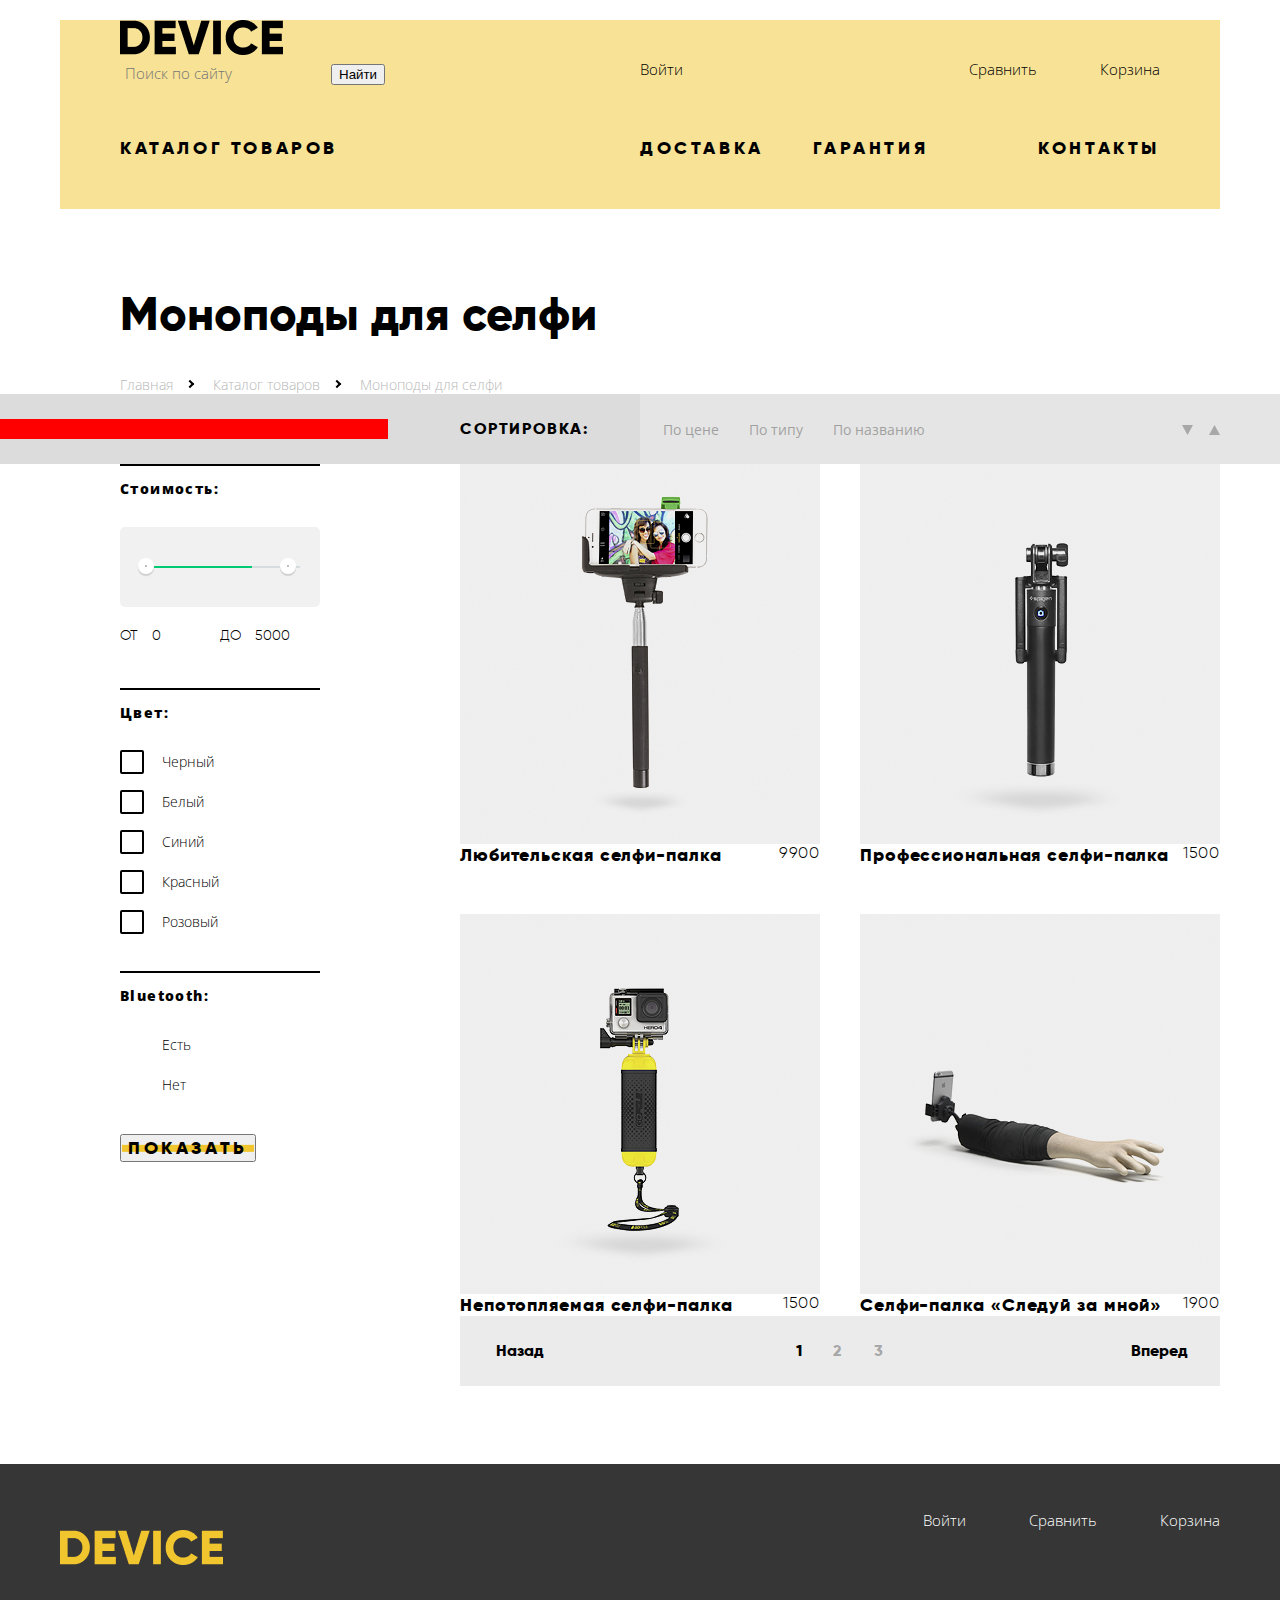
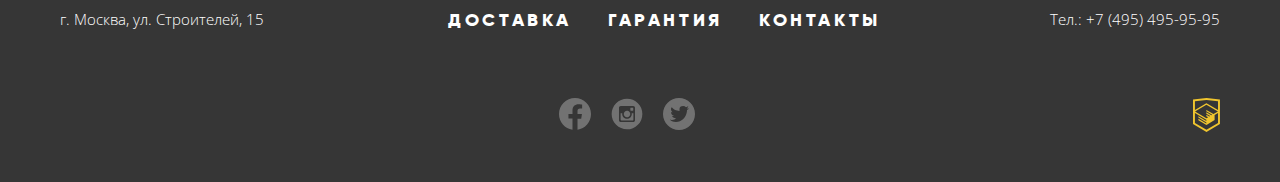
==== commit 6d9b15de: "каталог" ====
--- a/catalog.html
+++ b/catalog.html
@@ -71,167 +71,174 @@
       </ul>
     </section>
 
-    <section class="catalog wrapper">
-      <section class="filter-section">
-        <p class="subtitle-filter-form">фильтр:</p>
-        <form class="filter-form" method="get" action="https://echo.htmlacademy.ru">
-          <fieldset class="price-range">
-            <legend class="">Стоимость:</legend>
-            <div class="range-filter">
-              <div class="range-controls">
-                <div class="scale">
-                  <div class="bar"></div>
-                </div>
-                <button type="button" class="toggle toggle-min"
-                  aria-label="Вы выбираете минимальную цену для фильтра"></button>
-                <button type="button" class="toggle toggle-max"
-                  aria-label="Вы выбираете максимальную цену для фильтра"></button>
-              </div>
+    <section class="catalog">
+        <section class="filter-section">
+          <div class="wrapper filter-section-grid">
+            <p class="subtitle-filter-form">фильтр:</p>
+            <div class="sort-block">
+              <p class="subtitle-catalog-sort">Сортировка:</p>
+              <ul class="catalog-sort">
+                <li class="catalog-sort-item">
+                  <a href="" class="btn-sort">По цене</a>
+                </li>
+                <li class="catalog-sort-item">
+                  <a href="" class="btn-sort">По типу</a>
+                </li>
+                <li class="catalog-sort-item">
+                  <a href="" class="btn-sort">По названию</a>
+                </li>
+                <li class="catalog-sort-item">
+                  <a href="" class="btn-sort">
+                    <img src="img/icon-down-dir.svg" alt="">
+                  </a>
+                </li>
+                <li class="catalog-sort-item">
+                  <a href="" class="btn-sort">
+                    <img src="img/icon-up-dir.svg" alt="">
+                  </a>
+                </li>
+              </ul>
             </div>
-            <div class="price-controls">
-              <label class="min-price">
-                от <input type="number" name="min-price" value="0">
-              </label>
-              <label class="max-price">
-                до <input type="number" name="max-price" value="5000">
-              </label>
-            </div>
-          </fieldset>
-
-          </fieldset>
-          <fieldset>
-            <legend>Цвет:</legend>
-            <ul class="filter-form-list">
-              <li class="filter-option">
-                <input class="filter-form-checkbox visually-hidden" type="checkbox" name="black" id="black">
-                <label for="black">Черный</label>
-              </li>
-              <li class="filter-option">
-                <input class="filter-form-checkbox visually-hidden" type="checkbox" name="white" id="white">
-                <label for="white">Белый</label>
-              </li>
-              <li class="filter-option">
-                <input class="filter-form-checkbox visually-hidden" type="checkbox" name="Blue" id="Blue">
-                <label for="Blue">Синий</label>
-              </li>
-              <li class="filter-option">
-                <input class="filter-form-checkbox visually-hidden" type="checkbox" name="red" id="red">
-                <label for="red">Красный</label>
-              </li>
-              <li class="filter-option">
-                <input class="filter-form-checkbox visually-hidden" type="checkbox" name="pink" id="pink">
-                <label for="pink">Розовый</label>
-              </li>
-            </ul>
-
-          </fieldset>
-          <fieldset>
-            <legend>Bluetooth:</legend>
-            <ul class="filter-form-list">
-              <li class="filter-option">
-                <input class="filter-form-radio visually-hidden" type="radio" name="Bluetooth" value="yes" id="yes">
-                <label for="yes">Есть</label>
-              </li>
-              <li class="filter-option">
-                <input class="filter-form-radio visually-hidden" type="radio" name="Bluetooth" value="no" id="no">
-                <label for="yes">Нет</label>
-              </li>
-            </ul>
-          </fieldset>
-          <button class="btn" type="submit">Показать</button>
-        </form>
-      </section>
-      <section class="product-section">
-        <div class="sort-block">
-          <p class="subtitle-catalog-sort">Сортировка:</p>
-          <ul class="catalog-sort">
-            <li class="catalog-sort-item">
-              <a href="" class="btn-sort">По цене</a>
-            </li>
-            <li class="catalog-sort-item">
-              <a href="" class="btn-sort">По типу</a>
-            </li>
-            <li class="catalog-sort-item">
-              <a href="" class="btn-sort">По названию</a>
-            </li>
-            <li class="catalog-sort-item">
-              <a href="" class="btn-sort">
-                <img src="img/icon-down-dir.svg" alt="">
-              </a>
-            </li>
-            <li class="catalog-sort-item">
-              <a href="" class="btn-sort">
-                <img src="img/icon-up-dir.svg" alt="">
-              </a>
-            </li>
-          </ul>
+          </div>
+        </section>
+
+        <div class="catalog-filter-product">
+          <div class="wrapper filter-section-grid">
+                <form class="filter-form" method="get" action="https://echo.htmlacademy.ru">
+                  <fieldset class="price-range">
+                    <legend class="">Стоимость:</legend>
+                    <div class="range-filter">
+                      <div class="range-controls">
+                        <div class="scale">
+                          <div class="bar"></div>
+                        </div>
+                        <button type="button" class="toggle toggle-min"
+                          aria-label="Вы выбираете минимальную цену для фильтра"></button>
+                        <button type="button" class="toggle toggle-max"
+                          aria-label="Вы выбираете максимальную цену для фильтра"></button>
+                      </div>
+                    </div>
+                    <div class="price-controls">
+                      <label class="min-price">
+                        от <input type="number" name="min-price" value="0">
+                      </label>
+                      <label class="max-price">
+                        до <input type="number" name="max-price" value="5000">
+                      </label>
+                    </div>
+                  </fieldset>
+
+                  </fieldset>
+                  <fieldset>
+                    <legend>Цвет:</legend>
+                    <ul class="filter-form-list">
+                      <li class="filter-option">
+                        <input class="filter-form-checkbox visually-hidden" type="checkbox" name="black" id="black">
+                        <label for="black">Черный</label>
+                      </li>
+                      <li class="filter-option">
+                        <input class="filter-form-checkbox visually-hidden" type="checkbox" name="white" id="white">
+                        <label for="white">Белый</label>
+                      </li>
+                      <li class="filter-option">
+                        <input class="filter-form-checkbox visually-hidden" type="checkbox" name="Blue" id="Blue">
+                        <label for="Blue">Синий</label>
+                      </li>
+                      <li class="filter-option">
+                        <input class="filter-form-checkbox visually-hidden" type="checkbox" name="red" id="red">
+                        <label for="red">Красный</label>
+                      </li>
+                      <li class="filter-option">
+                        <input class="filter-form-checkbox visually-hidden" type="checkbox" name="pink" id="pink">
+                        <label for="pink">Розовый</label>
+                      </li>
+                    </ul>
+
+                  </fieldset>
+                  <fieldset>
+                    <legend>Bluetooth:</legend>
+                    <ul class="filter-form-list">
+                      <li class="filter-option">
+                        <input class="filter-form-radio visually-hidden" type="radio" name="Bluetooth" value="yes" id="yes">
+                        <label for="yes">Есть</label>
+                      </li>
+                      <li class="filter-option">
+                        <input class="filter-form-radio visually-hidden" type="radio" name="Bluetooth" value="no" id="no">
+                        <label for="yes">Нет</label>
+                      </li>
+                    </ul>
+                  </fieldset>
+                  <button class="btn" type="submit">Показать</button>
+                </form>
+                <section class="product-section">
+                  <ul class="product-list">
+                    <li class="product-items" tabindex="0">
+                      <div class="product-logo">
+                        <img src="img/monopod-1.jpg" width="360" height="380" alt="карточка товара Монопод">
+                        <div class="product-logo-buttons">
+                          <a href="#" class="btn">В корзину</a>
+                          <button type="button" class="add-to-campre">Добавить к сравнению</button>
+                        </div>
+                      </div>
+                      <div class="product-info">
+                        <p class="product-name">Любительская селфи-палка</p>
+                        <span class="price">9900</span>
+                      </div>
+                    </li>
+                    <li class="product-items" tabindex="0">
+                      <div class="product-logo">
+                        <img src="img/monopod-2.png" width="360" height="380" alt="карточка товара Монопод">
+                        <div class="product-logo-buttons">
+                          <a href="#" class="btn">В корзину</a>
+                          <button type="button" class="add-to-campre">Добавить к сравнению</button>
+                        </div>
+                      </div>
+                      <div class="product-info">
+                        <p class="product-name">Профессиональная
+                          селфи-палка </p>
+                        <span class="price">1500</span>
+                      </div>
+                    </li>
+                    <li class="product-items" tabindex="0">
+                      <div class="product-logo">
+                        <img src="img/monopod-3.png" width="360" height="380" alt="карточка товара Монопод">
+                        <div class="product-logo-buttons">
+                          <a href="#" class="btn">В корзину</a>
+                          <button type="button" class="add-to-campre">Добавить к сравнению</button>
+                        </div>
+                      </div>
+                      <div class="product-info">
+                        <p class="product-name">Непотопляемая селфи-палка</p>
+                        <span class="price">1500</span>
+                      </div>
+                    </li>
+                    <li class="product-items" tabindex="0">
+                      <div class="product-logo">
+                        <img src="img/monopod-4.png" width="360" height="380" alt="карточка товара Монопод">
+                        <div class="product-logo-buttons">
+                          <a href="#" class="btn">В корзину</a>
+                          <button type="button" class="add-to-campre">Добавить к сравнению</button>
+                        </div>
+                      </div>
+                      <div class="product-info">
+                        <p class="product-name">Селфи-палка «Следуй за мной»</p>
+                        <span class="price">1900</span>
+                      </div>
+                    </li>
+                  </ul>
+                  <div class="pagination">
+                    <button class="pagination-btn pagination-btn-back">Назад</button>
+                    <ul class="pagination-number-of-page">
+                      <li class="pagination-number-item current-page"><a href="#">1</a></li>
+                      <li class="pagination-number-item"><a href="#">2</a></li>
+                      <li class="pagination-number-item"><a href="#">3</a></li>
+                    </ul>
+                    <button class="pagination-btn pagination-btn-back">Вперед</button>
+                  </div>
+                </section>
+          </div>
+
         </div>
-
-        <ul class="product-list">
-          <li class="product-items" tabindex="0">
-            <div class="product-logo">
-              <img src="img/monopod-1.jpg" width="360" height="380" alt="карточка товара Монопод">
-              <div class="product-logo-buttons">
-                <a href="#" class="btn">В корзину</a>
-                <button type="button" class="add-to-campre">Добавить к сравнению</button>
-              </div>
-            </div>
-            <div class="product-info">
-              <p class="product-name">Любительская селфи-палка</p>
-              <span class="price">9900</span>
-            </div>
-          </li>
-          <li class="product-items" tabindex="0">
-            <div class="product-logo">
-              <img src="img/monopod-2.png" width="360" height="380" alt="карточка товара Монопод">
-              <div class="product-logo-buttons">
-                <a href="#" class="btn">В корзину</a>
-                <button type="button" class="add-to-campre">Добавить к сравнению</button>
-              </div>
-            </div>
-            <div class="product-info">
-              <p class="product-name">Профессиональная
-                селфи-палка </p>
-              <span class="price">1500</span>
-            </div>
-          </li>
-          <li class="product-items" tabindex="0">
-            <div class="product-logo">
-              <img src="img/monopod-3.png" width="360" height="380" alt="карточка товара Монопод">
-              <div class="product-logo-buttons">
-                <a href="#" class="btn">В корзину</a>
-                <button type="button" class="add-to-campre">Добавить к сравнению</button>
-              </div>
-            </div>
-            <div class="product-info">
-              <p class="product-name">Непотопляемая селфи-палка</p>
-              <span class="price">1500</span>
-            </div>
-          </li>
-          <li class="product-items" tabindex="0">
-            <div class="product-logo">
-              <img src="img/monopod-4.png" width="360" height="380" alt="карточка товара Монопод">
-              <div class="product-logo-buttons">
-                <a href="#" class="btn">В корзину</a>
-                <button type="button" class="add-to-campre">Добавить к сравнению</button>
-              </div>
-            </div>
-            <div class="product-info">
-              <p class="product-name">Селфи-палка «Следуй за мной»</p>
-              <span class="price">1900</span>
-            </div>
-          </li>
-        </ul>
-        <div class="pagination">
-          <button class="pagination-btn pagination-btn-back">Назад</button>
-          <ul class="pagination-number-of-page">
-            <li class="pagination-number-item current-page"><a href="#">1</a></li>
-            <li class="pagination-number-item"><a href="#">2</a></li>
-            <li class="pagination-number-item"><a href="#">3</a></li>
-          </ul>
-          <button class="pagination-btn pagination-btn-back">Вперед</button>
-        </div>
-      </section>
     </section>
   </main>
   <footer class="main-footer">
--- a/css/style.css
+++ b/css/style.css
@@ -782,19 +782,43 @@
   opacity: 0.1;
 }
 
-.catalog {
+.filter-section{
+  background: linear-gradient(to right,
+  #DCDCDC 50% , #E5E5E5 50% 100%);
+}
+
+.filter-section .subtitle-filter-form{
+  z-index: 2;
+  position: relative;
+}
+.filter-section .subtitle-filter-form::before{
+  position: absolute;
+  content: "";
+  right: 0;
+  top: 0;
+  height: 100%;
+  width: 100vw;
+  background-color: red;
+}
+
+.filter-section-grid {
   display: grid;
   grid-template-columns: 328px 1fr;
   column-gap: 72px;
 }
 
+.subtitle-filter-form,
+.filter-form{
+  padding: 0 68px 0 60px;
+}
+.filter-section .filter-section-grid{
+  grid-template-rows: minmax(70px, auto);
+  align-items: center;
+}
+
 .sort-block {
   display: flex;
   flex-wrap: wrap;
-}
-
-.filter-section {
-  padding-left: 60px;
 }
 
 /*Style of form*/
@@ -813,18 +837,17 @@
 fieldset {
   margin: 0;
   padding: 0;
-  padding-top: calc(1em + 30px);
-  padding-bottom: 25px;
+  padding-bottom: 40px;
   border: none;
+}
+
+legend {
+  margin: 0;
+  padding: 0;
+  margin-bottom: 30px;
+  padding-top: 14px;
   border-top: 2px solid var(--basic-black);
-  position: relative;
-}
-
-legend {
-  position: absolute;
-  top: 1em;
-  padding: 0;
-  margin: 0;
+  width: 100%;
   font-family: var(--basic-black);
   font-weight: 800;
   font-size: 14px;
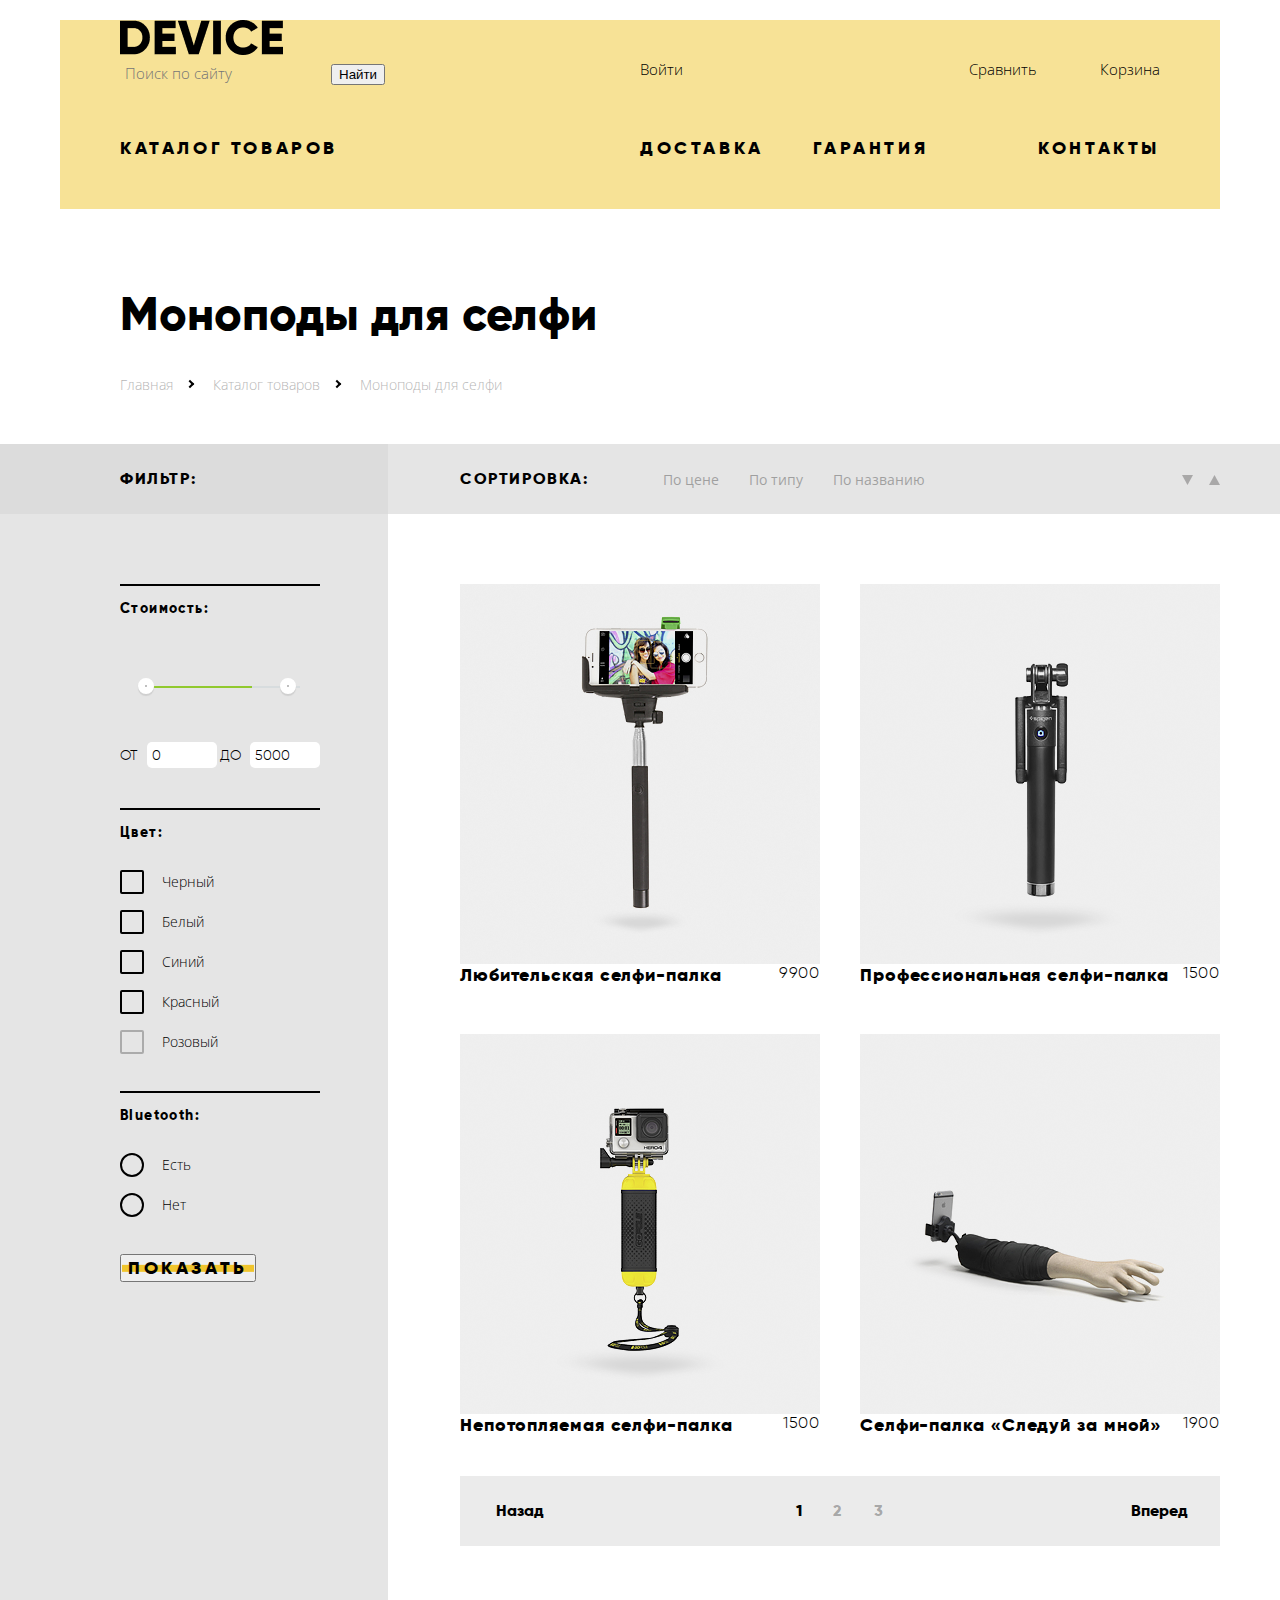
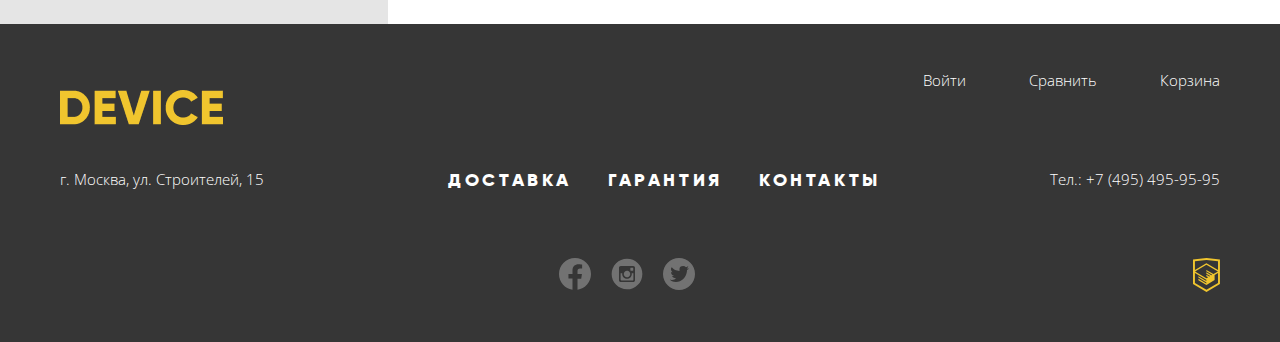
==== commit 9d1cd61f: "Сделал фон каталога" ====
--- a/catalog.html
+++ b/catalog.html
@@ -149,7 +149,7 @@
                         <label for="red">Красный</label>
                       </li>
                       <li class="filter-option">
-                        <input class="filter-form-checkbox visually-hidden" type="checkbox" name="pink" id="pink">
+                        <input class="filter-form-checkbox visually-hidden" type="checkbox" name="pink" id="pink" disabled>
                         <label for="pink">Розовый</label>
                       </li>
                     </ul>
@@ -164,7 +164,7 @@
                       </li>
                       <li class="filter-option">
                         <input class="filter-form-radio visually-hidden" type="radio" name="Bluetooth" value="no" id="no">
-                        <label for="yes">Нет</label>
+                        <label for="no">Нет</label>
                       </li>
                     </ul>
                   </fieldset>
--- a/css/style.css
+++ b/css/style.css
@@ -36,7 +36,7 @@
   --main-font: 'Open Sans', Arial, sans-serif;
   --special-range-color: #f1f1f1;
   --special-range-scale: #d7dcde;
-  --special-range-progress-color: #00ca74;
+  --special-range-progress-color: #91C92F;
   --special-range-toggle: #ababab;
   --special-range-toggle-shadow: #cfcfcf;
 
@@ -141,13 +141,12 @@
   height: 100%;
 }
 
-.btn:active {
+.btn:active:not(.btn-switch) {
   color: var(--special-black-opacity-30);
 }
 
 a:not([href^="http://"]):not([href^="https://"]) {
   text-decoration: none;
-
 }
 
 /* header */
@@ -428,8 +427,90 @@
   margin: 0;
 }
 
-
-/*services*/
+.services-section{
+  padding: 15px 0 68px 0;
+  background: linear-gradient(to bottom,
+              var(--basic-white) 22%,
+              var(--basic-grey) 22%);
+}
+
+.switcher-services{
+  display: flex;
+}
+
+.switcher-controls-list{
+  padding: 0;
+  margin: 0;
+  padding-top: 30px;
+  list-style: none;
+  min-width: 277px;
+  margin-right: 116px;
+  border-right: 7px solid var(--basic-black);
+  display: flex;
+  flex-direction: column;
+  align-items: start;
+}
+
+.switcher-controls-item{
+  display: flex;
+  justify-content: stretch;
+  min-width: 160px;
+  margin-bottom: 30px;
+}
+.switcher-controls-item:last-child{
+  margin-bottom: 30px;
+}
+
+.switcher-controls-item .btn{
+  padding: 0 10px;
+  width: 100%;
+ }
+
+ .switcher-controls-item.current-switcher{
+   width: 100%;
+   color: var(--basic-yellow);
+   display: block;
+   background-color: var(--basic-black);
+ }
+
+.services-description-list{
+  padding: 0;
+  padding-top: 30px;
+  padding-bottom: 61px;
+  margin: 0;
+  list-style: none;
+  flex-grow: 1;
+}
+
+.services-description-item{
+  width: 100%;
+  position: relative;
+  display: none;
+}
+
+.services-description-item.current-service{
+  display: block;
+}
+.services-description-title {
+  font-family: 'Gilroy', Verdana, sans-serif;
+  font-style: normal;
+  font-weight: 800;
+  font-size: 47px;
+  line-height: 58px;
+  letter-spacing: 0.2em;
+  color: var(--basic-black);
+  margin: 0;
+  margin-bottom: 40px;
+}
+
+.services-description-title+p {
+  line-height: 30px;
+  letter-spacing: 0.1em;
+  margin: 0;
+  width: 500px;
+}
+
+/*services
 .services-section {
   background: linear-gradient(to bottom,
       var(--basic-white) 29%,
@@ -494,25 +575,8 @@
   background-image: url(../img/delivery.svg);
 }
 
-.services-describe-title {
-  font-family: 'Gilroy', Verdana, sans-serif;
-  font-style: normal;
-  font-weight: 800;
-  font-size: 47px;
-  line-height: 58px;
-  letter-spacing: 0.2em;
-  color: var(--basic-black);
-  margin: 0;
-  margin-bottom: 40px;
-}
-
-.services-describe-title+p {
-  line-height: 30px;
-  letter-spacing: 0.1em;
-  margin: 0;
-  width: 500px;
-}
-
+
+*/
 /*ourbrands*/
 .logo-our-brands {
   margin-bottom: 90px;
@@ -729,7 +793,11 @@
 
 /*catalog*/
 .catalog-main {
-  padding: 44px 0 78px 0;
+  padding: 44px 0 0 0;
+}
+
+.catalog-product-nav{
+  padding-bottom: 50px;
 }
 
 .title-product-name {
@@ -783,8 +851,7 @@
 }
 
 .filter-section{
-  background: linear-gradient(to right,
-  #DCDCDC 50% , #E5E5E5 50% 100%);
+  background-color:  #E5E5E5;
 }
 
 .filter-section .subtitle-filter-form{
@@ -798,22 +865,41 @@
   top: 0;
   height: 100%;
   width: 100vw;
-  background-color: red;
-}
-
+  background-color: #DCDCDC;
+  z-index: -1;
+}
+
+.sort-block{
+  align-self: center;
+}
 .filter-section-grid {
   display: grid;
   grid-template-columns: 328px 1fr;
   column-gap: 72px;
 }
 
-.subtitle-filter-form,
+.product-section{
+  padding-top: 70px;
+}
+
 .filter-form{
-  padding: 0 68px 0 60px;
-}
-.filter-section .filter-section-grid{
-  grid-template-rows: minmax(70px, auto);
-  align-items: center;
+  padding: 70px 68px 0 60px;
+  position: relative;
+}
+
+.filter-form::before{
+  content: "";
+  position: absolute;
+  top: 0;
+  right: 0;
+  height: 100%;
+  width: 100vw;
+  background-color: #E5E5E5;
+  z-index: -1;
+}
+
+.subtitle-filter-form{
+  padding: 25px 68px  25px 60px;
 }
 
 .sort-block {
@@ -848,7 +934,7 @@
   padding-top: 14px;
   border-top: 2px solid var(--basic-black);
   width: 100%;
-  font-family: var(--basic-black);
+  font-family: var(--custom-font);
   font-weight: 800;
   font-size: 14px;
   line-height: 17px;
@@ -893,10 +979,61 @@
   background-image: url(../img/chekbox.svg);
 }
 
+.filter-form-checkbox:hover+label::before{
+  opacity: 0.6;
+}
+
+.filter-form-checkbox:active+label::before{
+  opacity: 0.6;
+}
+.filter-form-checkbox:disabled+label::before{
+  opacity: 0.25;
+}
+
+.filter-form-radio+label::before{
+  content: "";
+  position: absolute;
+  top: 50%;
+  left: -42px;
+  transform: translateY(-50%);
+  width: 20px;
+  height: 20px;
+  border: 2px solid var(--basic-black);
+  border-radius: 50%;
+  background-color: transparent;
+}
+
+.filter-form-radio:checked+label::after{
+  content: "";
+  position: absolute;
+  top: 50%;
+  left: -34px;
+  transform: translateY(-50%);
+  width: 8px;
+  height: 8px;
+  border: none;
+  border-radius: 50%;
+  background-color: var(--basic-black);
+}
+
 .subtitle-catalog-sort {
   margin-right: 74px;
 }
 
+.filter-form-radio:hover+label::before,
+.filter-form-radio:hover+label::after{
+  opacity: 0.6;
+}
+ 
+.filter-form-radio:active+label::before,
+.filter-form-radio:active+label::after{
+  opacity: 1;
+}
+
+.filter-form-radio:disabled+label::before,
+.filter-form-radio:disabled+label::after{
+  opacity: 0.25;
+}
 .catalog-sort {
   margin: 0;
   padding: 0;
@@ -930,6 +1067,7 @@
   display: grid;
   grid-template-columns: 360px 360px;
   gap: 48px 40px;
+  margin-bottom: 40px;
 }
 
 .product-logo {
@@ -1018,6 +1156,7 @@
   min-height: 70px;
   justify-content: space-between;
   background-color: var(--basic-grey-dark);
+  margin-bottom: 78px;
 }
 
 .pagination-number-of-page {
@@ -1081,7 +1220,7 @@
 .range-controls {
   position: relative;
   height: 41px;
-  background-color: var(--special-range-color);
+  background-color: transparent;
   border-radius: 5px;
   margin-bottom: 15px;
   padding-top: 39px;
@@ -1135,6 +1274,7 @@
   font-weight: 300;
   font-size: 14px;
   line-height: 16px;
+  background-color: transparent;
 }
 
 .price-controls input {
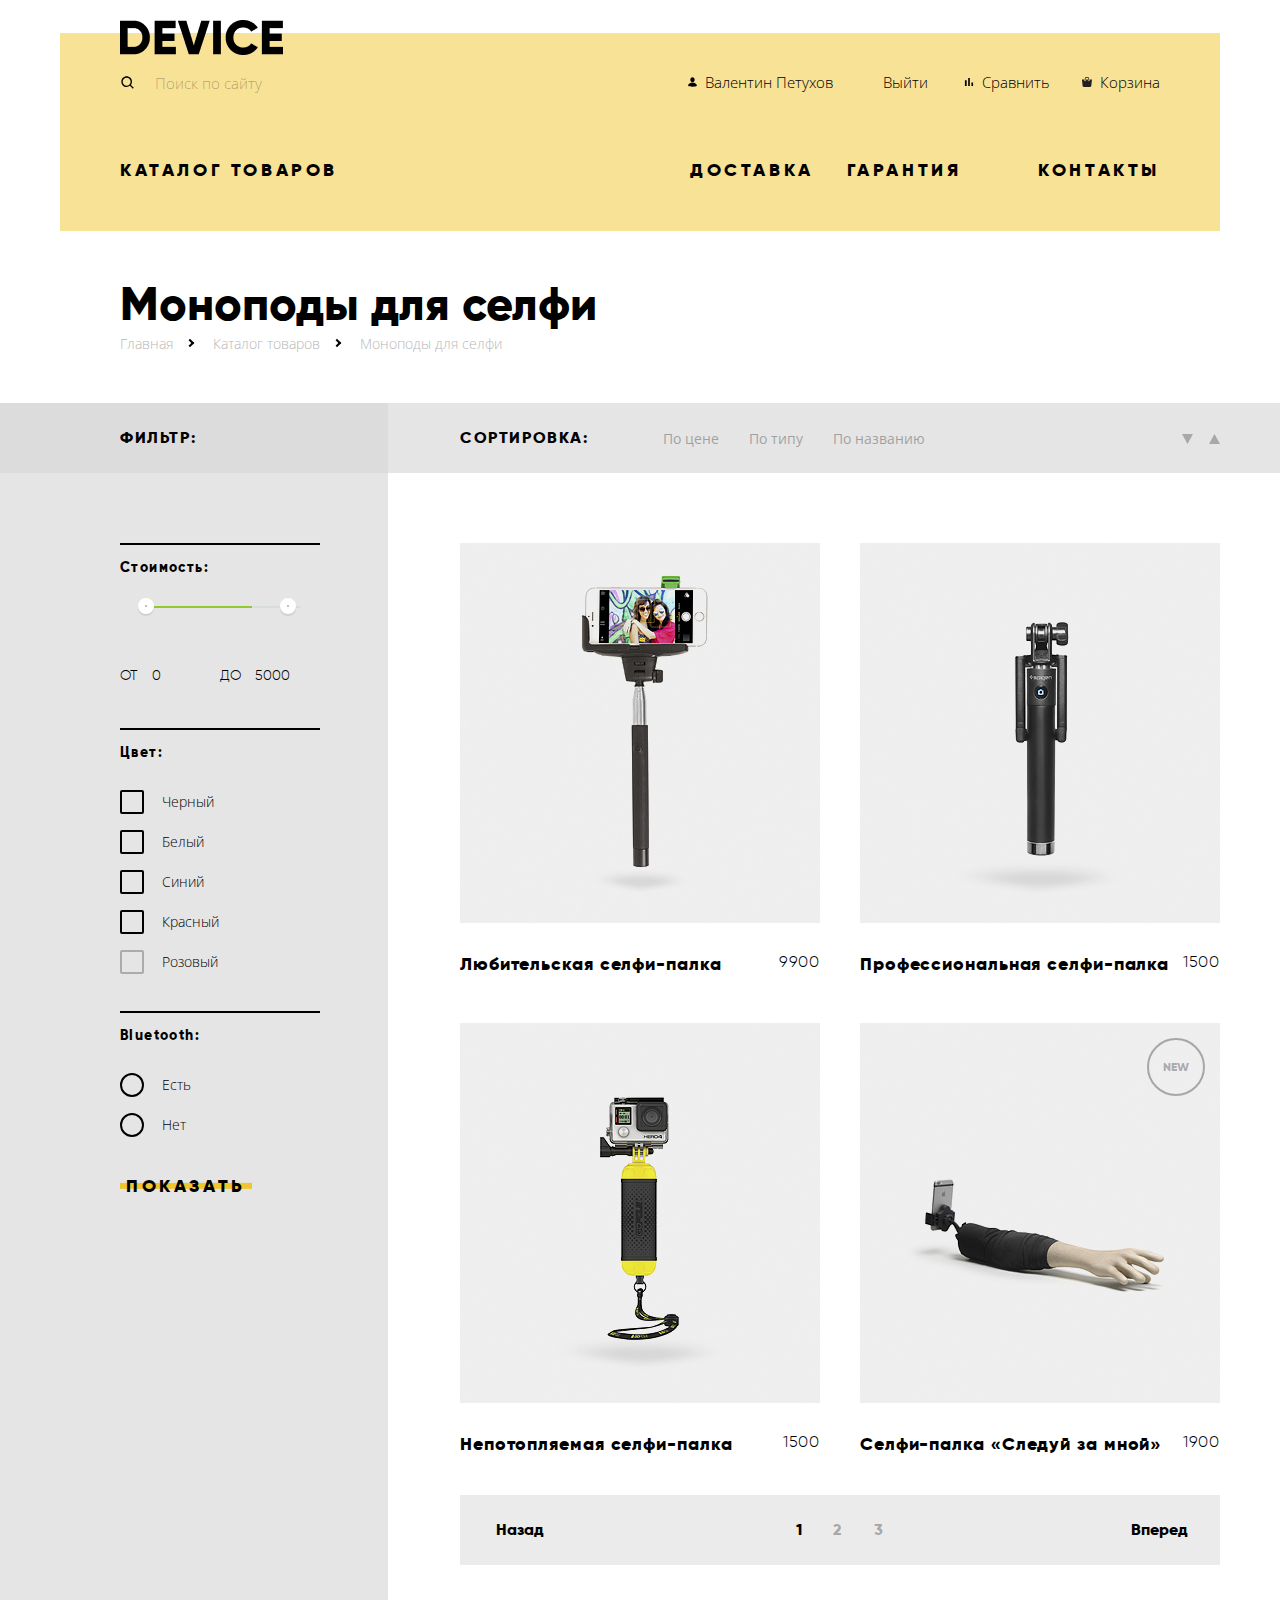
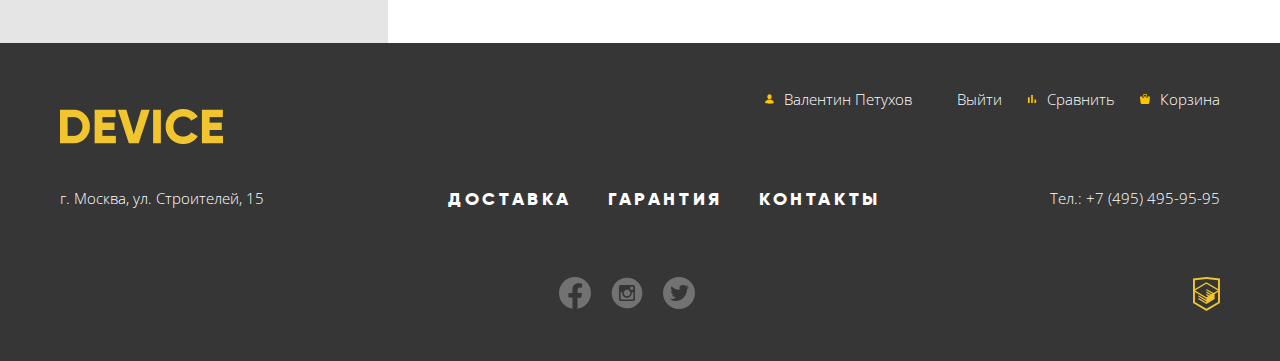
==== commit 52fdadd8: "Закончил декоротив" ====
--- a/catalog.html
+++ b/catalog.html
@@ -1,6 +1,5 @@
 <!DOCTYPE html>
 <html class="page" lang="ru">
-
 <head>
   <meta charset="utf-8">
   <title>HTML Academy: Девайс</title>
@@ -8,23 +7,22 @@
   <link rel="stylesheet" href="css/normalize.css">
   <link rel="stylesheet" href="css/style.css">
 </head>
-
 <body class="page-body">
   <div class="wrapper">
     <header class="main-header">
       <div class="wrapper-1040">
         <h1 class="visually-hidden">Интернет магазин Device</h1>
-        <a class="logo" href="index.html"><img src="img/logo-device.png" width="163" height="35"
-            alt="Логотип Device"></a>
+        <a href="index.html" class="logo"><img src="img/logo-device.png" width="163" height="35" alt="Логотип Device"></a>
         <div class="top-nav double-column">
           <form class="search-form" action="https://echo.htmlacademy.ru" method="post">
             <input class="search-input" type="search" placeholder="Поиск по сайту">
-            <button type="submit">Найти</button>
+            <button class="search-btn" type="submit">Найти</button>
           </form>
           <ul class="user-nav">
-            <li class="user-nav-item"><a class="log-in" href="#">Войти</a></li>
-            <li class="user-nav-item"><a class="compare" href="#">Сравнить</a></li>
-            <li class="user-nav-item"><a a class="cart" href="#">Корзина</a></li>
+            <li class="user-nav-item"><a class="user-nav-link log-in" href="#">Валентин Петухов</a></li>
+            <li class="user-nav-item"><a class="user-nav-link " href="#">Выйти</a></li>
+            <li class="user-nav-item"><a class="user-nav-link chart" href="#">Сравнить</a></li>
+            <li class="user-nav-item"><a a class="user-nav-link cart" href="#">Корзина</a></li>
           </ul>
         </div>
         <nav class="main-nav">
@@ -177,7 +175,7 @@
                         <img src="img/monopod-1.jpg" width="360" height="380" alt="карточка товара Монопод">
                         <div class="product-logo-buttons">
                           <a href="#" class="btn">В корзину</a>
-                          <button type="button" class="add-to-campre">Добавить к сравнению</button>
+                          <a href="#" class="add-to-campre">Добавить к сравнению</a>
                         </div>
                       </div>
                       <div class="product-info">
@@ -190,7 +188,7 @@
                         <img src="img/monopod-2.png" width="360" height="380" alt="карточка товара Монопод">
                         <div class="product-logo-buttons">
                           <a href="#" class="btn">В корзину</a>
-                          <button type="button" class="add-to-campre">Добавить к сравнению</button>
+                          <a href="#" class="add-to-campre">Добавить к сравнению</a>
                         </div>
                       </div>
                       <div class="product-info">
@@ -204,7 +202,7 @@
                         <img src="img/monopod-3.png" width="360" height="380" alt="карточка товара Монопод">
                         <div class="product-logo-buttons">
                           <a href="#" class="btn">В корзину</a>
-                          <button type="button" class="add-to-campre">Добавить к сравнению</button>
+                          <a href="#" class="add-to-campre">Добавить к сравнению</a>
                         </div>
                       </div>
                       <div class="product-info">
@@ -212,12 +210,12 @@
                         <span class="price">1500</span>
                       </div>
                     </li>
-                    <li class="product-items" tabindex="0">
+                    <li class="product-items new" tabindex="0">
                       <div class="product-logo">
                         <img src="img/monopod-4.png" width="360" height="380" alt="карточка товара Монопод">
                         <div class="product-logo-buttons">
                           <a href="#" class="btn">В корзину</a>
-                          <button type="button" class="add-to-campre">Добавить к сравнению</button>
+                          <a  href="#" class="add-to-campre">Добавить к сравнению</a>
                         </div>
                       </div>
                       <div class="product-info">
@@ -241,12 +239,14 @@
         </div>
     </section>
   </main>
+  
   <footer class="main-footer">
     <div class="wrapper">
       <ul class="footer-user-nav">
-        <li class="footer-user-nav-item"><a class="log-in" href="#">Войти</a></li>
-        <li class="footer-user-nav-item"><a class="compare" href="#">Сравнить</a></li>
-        <li class="footer-user-nav-item"><a a class="cart" href="#">Корзина</a></li>
+        <li class="footer-user-nav-item"><a class="footer-user-nav-link log-in" href="#">Валентин Петухов</a></li>
+        <li class="footer-user-nav-item"><a class="footer-user-nav-link" href="#">Выйти</a></li>
+        <li class="footer-user-nav-item"><a class="footer-user-nav-link chart" href="#">Сравнить</a></li>
+        <li class="footer-user-nav-item"><a a class="footer-user-nav-link cart" href="#">Корзина</a></li>
       </ul>
       <a href="#" class="footer-logo">
         <img src="img/footer-logo.png" width="163" height="35" alt="Желтый логотип Device">
--- a/css/style.css
+++ b/css/style.css
@@ -24,7 +24,9 @@
   --basic-black: #000000;
   --special-black-opacity-30: rgba(0, 0, 0, 0.3);
   --special-black-opacity-60: rgba(0, 0, 0, 0.6);
+  --special-black-opacity-70: rgba(0, 0, 0, 0.7);
   --basic-white: #ffffff;
+  --basic-white-opacity-30: rgba(255, 255, 255, 0.3);
   --basick-dark: #363636;
   --basic-yellow: #F7E296;
   --special-yellow-dark: #F0C52E;
@@ -93,11 +95,12 @@
 
 .double-column {
   display: grid;
-  grid-template-columns: repeat(2, 50%);
+  grid-template-columns: repeat(2, 1fr);
+  column-gap: 100px;
 }
 
 .btn {
-  display: inline-flex;
+  display: inline-block;
   font-family: 'Gilroy', Verdana, sans-serif;
   font-style: normal;
   font-weight: 800;
@@ -106,10 +109,11 @@
   letter-spacing: 0.2em;
   text-transform: uppercase;
   color: var(--basic-black);
-  display: inline-block;
   text-align: center;
   position: relative;
   z-index: 1;
+  background-color: transparent;
+  border: none;
 }
 
 .promo .btn {
@@ -141,7 +145,7 @@
   height: 100%;
 }
 
-.btn:active:not(.btn-switch) {
+.btn:active {
   color: var(--special-black-opacity-30);
 }
 
@@ -163,22 +167,112 @@
   padding-top: 20px;
   padding-bottom: 50px;
   background: linear-gradient(to bottom,
-      var(--basic-white) 20px, var(--basic-yellow) 20px 100%);
+      var(--basic-white) 33px, var(--basic-yellow) 33px);
 }
 
 /* top-nav */
+.search-form {
+  display: flex;
+  justify-content: space-between;
+  align-items: center;
+  border-bottom: 2px solid transparent;
+  padding-left: 30px;
+  position: relative;
+}
+
+.search-form::before {
+  content: "";
+  position: absolute;
+  top: 50%;
+  left: 0;
+  transform: translateY(-50%);
+  width: 16px;
+  height: 16px;
+  background: url(../img/icon_search.svg) center no-repeat;
+}
+
+.search-btn {
+  display: inline-block;
+  font-family: var(--main-font);
+  font-style: normal;
+  font-weight: 300;
+  font-size: 15px;
+  line-height: 20px;
+  text-transform: uppercase;
+  color: var(--basic-black);
+  text-align: center;
+  background-color: transparent;
+  padding: 13px 15px;
+  border: 2px solid var(--basic-black);
+  border-bottom: none;
+  opacity: 0;
+}
+
+.search-btn:hover {
+  background-color: var(--basic-black);
+  color: var(--basic-white);
+}
+
+.search-btn:active {
+  color: var(--basic-white-opacity-30);
+}
+
+input[type='search']::-webkit-search-decoration,
+input[type='search']::-webkit-search-cancel-button,
+input[type='search']::-webkit-search-results-button,
+input[type='search']::-webkit-search-results-decoration {
+  display: none;
+}
+
 .search-input {
   border: none;
   background-color: transparent;
   padding: 4px 5px;
   font: inherit;
   line-height: 20.43px;
+  cursor: pointer;
+  color: var(--special-black-opacity-30);
+}
+
+.search-input:focus {
+  outline: none;
+  width: 100%;
+}
+
+.search-input::-webkit-input-placeholder {
+  font-family: 'Open Sans', Arial, sans-serif;
+  font-style: normal;
+  font-weight: 300;
+  font-size: 15px;
+  line-height: 20px;
+  color: var(--special-black-opacity-30);
+}
+
+.search-input:hover::-webkit-input-placeholder {
+  color: var(--special-black-opacity-70);
+}
+
+.search-input:focus::-webkit-input-placeholder {
+  color: var(--basic-black);
+}
+
+.search-input:hover {
+  color: var(--special-black-opacity-70);
+}
+
+.search-form:focus-within {
+  border-bottom: 2px solid black;
+}
+
+.search-form:focus-within .search-btn {
+  opacity: 1;
 }
 
 .user-nav {
   list-style: none;
   padding: 0;
   margin: 0;
+  padding-top: 13px;
   display: flex;
   flex-wrap: wrap;
 }
@@ -190,11 +284,40 @@
 
 
 .user-nav-item:not(:last-child) {
-  margin-right: 63px;
-}
-
-.user-nav-item:nth-child(2) {
+  margin-right: 35px;
+}
+
+.user-nav-item:nth-last-child(2) {
   margin-left: auto;
+}
+
+.user-nav-link {
+  padding-left: 15px;
+  position: relative;
+}
+
+.user-nav-link::before {
+  content: "";
+  position: absolute;
+  width: 14px;
+  height: 14px;
+  top: 50%;
+  left: -5px;
+  transform: translateY(-50%);
+  background-position: center;
+  background-repeat: no-repeat;
+}
+
+.user-nav-link.log-in::before {
+  background-image: url("../img/icon_user.svg");
+}
+
+.user-nav-link.chart::before {
+  background-image: url("../img/icon_chart.svg");
+}
+
+.user-nav-link.cart::before {
+  background-image: url("../img/icon_cart.svg");
 }
 
 .user-nav-item:hover,
@@ -242,7 +365,7 @@
   margin: 0;
   list-style: none;
   display: grid;
-  grid-template-columns: 50% repeat(3, 1fr);
+  grid-template-columns: 570px repeat(3, 1fr);
   position: relative;
 }
 
@@ -427,21 +550,22 @@
   margin: 0;
 }
 
-.services-section{
+.services-section {
   padding: 15px 0 68px 0;
+  margin-bottom: 60px;
   background: linear-gradient(to bottom,
-              var(--basic-white) 22%,
-              var(--basic-grey) 22%);
-}
-
-.switcher-services{
-  display: flex;
-}
-
-.switcher-controls-list{
-  padding: 0;
-  margin: 0;
-  padding-top: 30px;
+      var(--basic-white) 22%,
+      var(--basic-grey) 22%);
+}
+
+.switcher-services {
+  display: flex;
+}
+
+.switcher-controls-list {
+  padding: 0;
+  margin: 0;
+  padding-top: 45px;
   list-style: none;
   min-width: 277px;
   margin-right: 116px;
@@ -451,29 +575,71 @@
   align-items: start;
 }
 
-.switcher-controls-item{
+.switcher-controls-item {
   display: flex;
   justify-content: stretch;
   min-width: 160px;
   margin-bottom: 30px;
-}
-.switcher-controls-item:last-child{
+  position: relative;
+}
+
+.switcher-controls-item:last-child {
   margin-bottom: 30px;
 }
 
-.switcher-controls-item .btn{
-  padding: 0 10px;
+.btn-switch {
+  display: inline-block;
+  font-family: 'Gilroy', Verdana, sans-serif;
+  font-style: normal;
+  font-weight: 800;
+  font-size: 18px;
+  line-height: 22px;
+  letter-spacing: 0.2em;
+  text-transform: uppercase;
+  color: inherit;
+  z-index: 1;
+  border: none;
   width: 100%;
- }
-
- .switcher-controls-item.current-switcher{
-   width: 100%;
-   color: var(--basic-yellow);
-   display: block;
-   background-color: var(--basic-black);
- }
-
-.services-description-list{
+  text-align: center;
+  background-color: transparent;
+  padding: 5px 20px;
+}
+
+.switcher-controls-item::before {
+  content: "";
+  display: block;
+  position: absolute;
+  width: 100%;
+  height: 0.35em;
+  left: 0;
+  top: 50%;
+  transform: translateY(-50%);
+  background-color: var(--special-yellow-dark);
+  z-index: 1;
+  transition: height 0.3s ease;
+}
+
+.switcher-controls-item:hover::before {
+  height: 100%;
+  border: none
+}
+
+.switcher-controls-item.current-switcher {
+  width: 100%;
+  color: var(--basic-yellow);
+}
+
+.switcher-controls-item.current-switcher .btn-switch {
+  width: auto;
+}
+
+.current-switcher.switcher-controls-item::before {
+  height: 100%;
+  background-color: var(--basic-black);
+  z-index: 1;
+}
+
+.services-description-list {
   padding: 0;
   padding-top: 30px;
   padding-bottom: 61px;
@@ -482,15 +648,32 @@
   flex-grow: 1;
 }
 
-.services-description-item{
+.services-description-item {
   width: 100%;
   position: relative;
   display: none;
 }
 
-.services-description-item.current-service{
+.services-description-item.current-service {
   display: block;
 }
+
+.services-description-item::before {
+  position: absolute;
+  content: "";
+  background-color: transparent;
+  background-repeat: no-repeat;
+  background-position: center;
+  min-width: 136px;
+  min-height: 164px;
+}
+
+.services-description-item.delivery:before {
+  top: center;
+  right: 0;
+  background-image: url(../img/delivery.svg);
+}
+
 .services-description-title {
   font-family: 'Gilroy', Verdana, sans-serif;
   font-style: normal;
@@ -510,13 +693,7 @@
   width: 500px;
 }
 
-/*services
-.services-section {
-  background: linear-gradient(to bottom,
-      var(--basic-white) 29%,
-      var(--basic-grey) 29% 100%);
-  padding-bottom: 20px;
-}
+/*servic
 
 .services-describe {
   display: grid;
@@ -723,7 +900,7 @@
 }
 
 .footer-user-nav-item:not(:last-child) {
-  margin-right: 63px;
+  margin-right: 35px;
 }
 
 .footer-logo {
@@ -731,6 +908,52 @@
   margin-bottom: 40px;
 }
 
+.footer-logo:hover {
+  opacity: 0.6;
+}
+
+.footer-logo:active {
+  opacity: 0.3;
+}
+
+.footer-user-nav-link {
+  padding-left: 10px;
+  position: relative;
+}
+
+.footer-user-nav-link::before {
+  content: "";
+  position: absolute;
+  width: 14px;
+  height: 14px;
+  top: 50%;
+  left: -12px;
+  transform: translateY(-50%);
+  background-position: center;
+  background-repeat: no-repeat;
+}
+
+.footer-user-nav-link.log-in::before {
+  background-image: url("../img/icon_user-footer.svg");
+}
+
+.footer-user-nav-link.chart::before {
+  background-image: url("../img/icon_chart-footer.svg");
+}
+
+.footer-user-nav-link.cart::before {
+  background-image: url("../img/icon_cart-footer.svg");
+}
+
+.footer-user-nav-item:hover,
+.footer-user-nav-item:focus {
+  opacity: 0.6;
+}
+
+.footer-user-nav-item:active {
+  opacity: 0.3;
+}
+
 .footer-nav {
   display: flex;
   justify-content: space-between;
@@ -753,6 +976,14 @@
 
 .our-servises-item:not(:last-child) {
   margin-right: 36px;
+}
+
+.our-servises-item a:hover {
+  opacity: 0.6;
+}
+
+.our-servises-item a:active {
+  opacity: 0.3;
 }
 
 .footer-social {
@@ -790,13 +1021,21 @@
   fill-opacity: 0.1;
 }
 
+.copyright:hover {
+  opacity: 0.6;
+}
+
+.copyright:active,
+.copyright:focus {
+  opacity: 0.3;
+}
 
 /*catalog*/
 .catalog-main {
   padding: 44px 0 0 0;
 }
 
-.catalog-product-nav{
+.catalog-product-nav {
   padding-bottom: 50px;
 }
 
@@ -807,6 +1046,7 @@
   font-size: 47px;
   line-height: 58px;
   color: var(--basic-black);
+  margin: 0;
 }
 
 .breadcrumbs {
@@ -850,15 +1090,16 @@
   opacity: 0.1;
 }
 
-.filter-section{
-  background-color:  #E5E5E5;
-}
-
-.filter-section .subtitle-filter-form{
+.filter-section {
+  background-color: #E5E5E5;
+}
+
+.filter-section .subtitle-filter-form {
   z-index: 2;
   position: relative;
 }
-.filter-section .subtitle-filter-form::before{
+
+.filter-section .subtitle-filter-form::before {
   position: absolute;
   content: "";
   right: 0;
@@ -869,25 +1110,26 @@
   z-index: -1;
 }
 
-.sort-block{
+.sort-block {
   align-self: center;
 }
+
 .filter-section-grid {
   display: grid;
   grid-template-columns: 328px 1fr;
   column-gap: 72px;
 }
 
-.product-section{
+.product-section {
   padding-top: 70px;
 }
 
-.filter-form{
+.filter-form {
   padding: 70px 68px 0 60px;
   position: relative;
 }
 
-.filter-form::before{
+.filter-form::before {
   content: "";
   position: absolute;
   top: 0;
@@ -898,8 +1140,8 @@
   z-index: -1;
 }
 
-.subtitle-filter-form{
-  padding: 25px 68px  25px 60px;
+.subtitle-filter-form {
+  padding: 25px 68px 25px 60px;
 }
 
 .sort-block {
@@ -979,18 +1221,19 @@
   background-image: url(../img/chekbox.svg);
 }
 
-.filter-form-checkbox:hover+label::before{
+.filter-form-checkbox:hover+label::before {
   opacity: 0.6;
 }
 
-.filter-form-checkbox:active+label::before{
+.filter-form-checkbox:active+label::before {
   opacity: 0.6;
 }
-.filter-form-checkbox:disabled+label::before{
+
+.filter-form-checkbox:disabled+label::before {
   opacity: 0.25;
 }
 
-.filter-form-radio+label::before{
+.filter-form-radio+label::before {
   content: "";
   position: absolute;
   top: 50%;
@@ -1003,7 +1246,7 @@
   background-color: transparent;
 }
 
-.filter-form-radio:checked+label::after{
+.filter-form-radio:checked+label::after {
   content: "";
   position: absolute;
   top: 50%;
@@ -1021,19 +1264,20 @@
 }
 
 .filter-form-radio:hover+label::before,
-.filter-form-radio:hover+label::after{
+.filter-form-radio:hover+label::after {
   opacity: 0.6;
 }
- 
+
 .filter-form-radio:active+label::before,
-.filter-form-radio:active+label::after{
+.filter-form-radio:active+label::after {
   opacity: 1;
 }
 
 .filter-form-radio:disabled+label::before,
-.filter-form-radio:disabled+label::after{
+.filter-form-radio:disabled+label::after {
   opacity: 0.25;
 }
+
 .catalog-sort {
   margin: 0;
   padding: 0;
@@ -1074,6 +1318,7 @@
   width: 360px;
   height: 380px;
   position: relative;
+  margin-bottom: 30px;
 }
 
 .product-logo-buttons {
@@ -1087,6 +1332,7 @@
   flex-direction: column;
   justify-content: center;
   align-items: center;
+  z-index: 5;
 }
 
 .product-logo-buttons .add-to-campre {
@@ -1118,6 +1364,31 @@
   object-fit: contain;
 }
 
+.product-items.new {
+  position: relative;
+}
+
+.product-items.new::before {
+  content: "NEW";
+  position: absolute;
+  display: flex;
+  justify-content: center;
+  align-items: center;
+  top: 15px;
+  right: 15px;
+  font-family: var(--custom-font);
+  font-weight: 800;
+  font-size: 12px;
+  line-height: 12px;
+  width: 54px;
+  height: 54px;
+  text-transform: uppercase;
+  color: var(--special-black-opacity-30);
+  border: 2px solid var(--special-black-opacity-30);
+  border-radius: 50%;
+  z-index: 1;
+}
+
 .product-info {
   display: grid;
   grid-template-columns: 1fr max-content;
@@ -1223,7 +1494,7 @@
   background-color: transparent;
   border-radius: 5px;
   margin-bottom: 15px;
-  padding-top: 39px;
+  padding-top: 0;
   padding-right: 20px;
   padding-left: 20px;
 }
@@ -1241,7 +1512,7 @@
 
 .range-controls .toggle {
   position: absolute;
-  top: 31px;
+  top: -8px;
   left: 0;
   width: 16px;
   height: 16px;
@@ -1282,6 +1553,7 @@
   padding: 5px;
   margin-left: 5px;
   color: var(--basic-black);
+  background-color: transparent;
   border: none;
   border-radius: 5px;
   font-family: inherit;
@@ -1299,3 +1571,179 @@
 input[type="number"] {
   -moz-appearance: textfield;
 }
+
+
+
+.icon {
+  width: 100px;
+  height: 100px;
+}
+
+
+/* modal-grid */
+.double-form-group {
+  display: flex;
+  flex-wrap: wrap;
+  justify-content: space-between;
+}
+
+.double-form-group .form-group {
+  width: 360px;
+}
+
+/* modal-style */
+
+.modal {
+  position: fixed;
+  display: none;
+  top: 50%;
+  left: 50%;
+  transform: translate(-50%, -50%);
+  width: 960px;
+  box-sizing: border-box;
+  padding: 92px 99px 84px 100px;
+  background-color: var(--basic-white);
+  box-shadow: 0px 10px 16px rgba(0, 0, 0, 0.15);
+  z-index: 100;
+}
+
+.modal-show {
+  display: block;
+  animation: left-ride 0.6s;
+}
+
+.modal-error {
+  animation-name: shake;
+  animation-duration: 0.6s;
+}
+
+.modal-label {
+  display: inline-block;
+  font-family: var(--custom-font);
+  font-weight: 800;
+  font-size: 18px;
+  line-height: 22px;
+  color: var(--basic-black);
+  margin-bottom: 10px;
+}
+
+.form-group input,
+.form-group textarea {
+  font: var(--main-font);
+  font-weight: normal;
+  font-size: 14px;
+  line-height: 19px;
+  color: rgba(0, 0, 0, 0.4);
+  box-sizing: border-box;
+  width: 100%;
+  height: 50px;
+  padding: 16px 14px 16px 16px;
+  border: 2px solid transparent;
+  background: #F2F2F2;
+  cursor: pointer;
+}
+
+.form-group textarea {
+  display: block;
+  min-height: 118px;
+  resize: none;
+}
+
+.form-group {
+  margin-bottom: 32px;
+}
+
+.form-group.textarea-group {
+  margin-bottom: 52px;
+}
+
+/* modal-style-form-interective */
+.close-btn {
+  position: absolute;
+  top: 20px;
+  right: 30px;
+  width: 55px;
+  height: 55px;
+  background: rgba(240, 197, 46, 0.5);
+  border-radius: 50%;
+  border: none;
+  transition: all 0.1s ease;
+  cursor: pointer;
+}
+
+.close-btn:hover {
+  background-color: #F0C52E;
+}
+
+.close-btn:active {
+  outline: none;
+  background-color: rgba(240, 197, 46, 0.3);
+}
+
+.close-btn::before {
+  content: "";
+  position: absolute;
+  width: 30px;
+  height: 30px;
+  top: 50%;
+  left: 50%;
+  transform: translate(-50%, -50%);
+  opacity: 0.7;
+  background-color: transparent;
+  background-position: center;
+  background-repeat: no-repeat;
+  background-image: url("../img/close.svg");
+}
+
+.form-group input:hover,
+.form-group textarea:hover {
+  background-color: #EAEAEA;
+}
+
+.form-group input:focus,
+.form-group textarea:focus {
+  background-color: transparent;
+  border: 2px solid #F7E296;
+  outline: none;
+  color: var(--basic-black)
+}
+
+.form-group input[type="email"]:invalid {
+  background-color: #F6DADA;
+
+}
+
+@keyframes shake {
+
+  0%,
+  100% {
+    transform: translate(-50%, -50%);
+  }
+
+  10%,
+  30%,
+  50%,
+  70%,
+  90% {
+    transform: translate(calc(-50% - 10px), -50%);
+  }
+
+  20%,
+  40%,
+  60%,
+  80% {
+    transform: translate(calc(-50% + 10px), -50%);
+    ;
+  }
+}
+
+@keyframes left-ride {
+  0% {
+    transform: translate(calc(-50% - 2000px), -50%);
+  }
+
+
+  100% {
+    transform: translate(-50%, -50%);
+  }
+}
